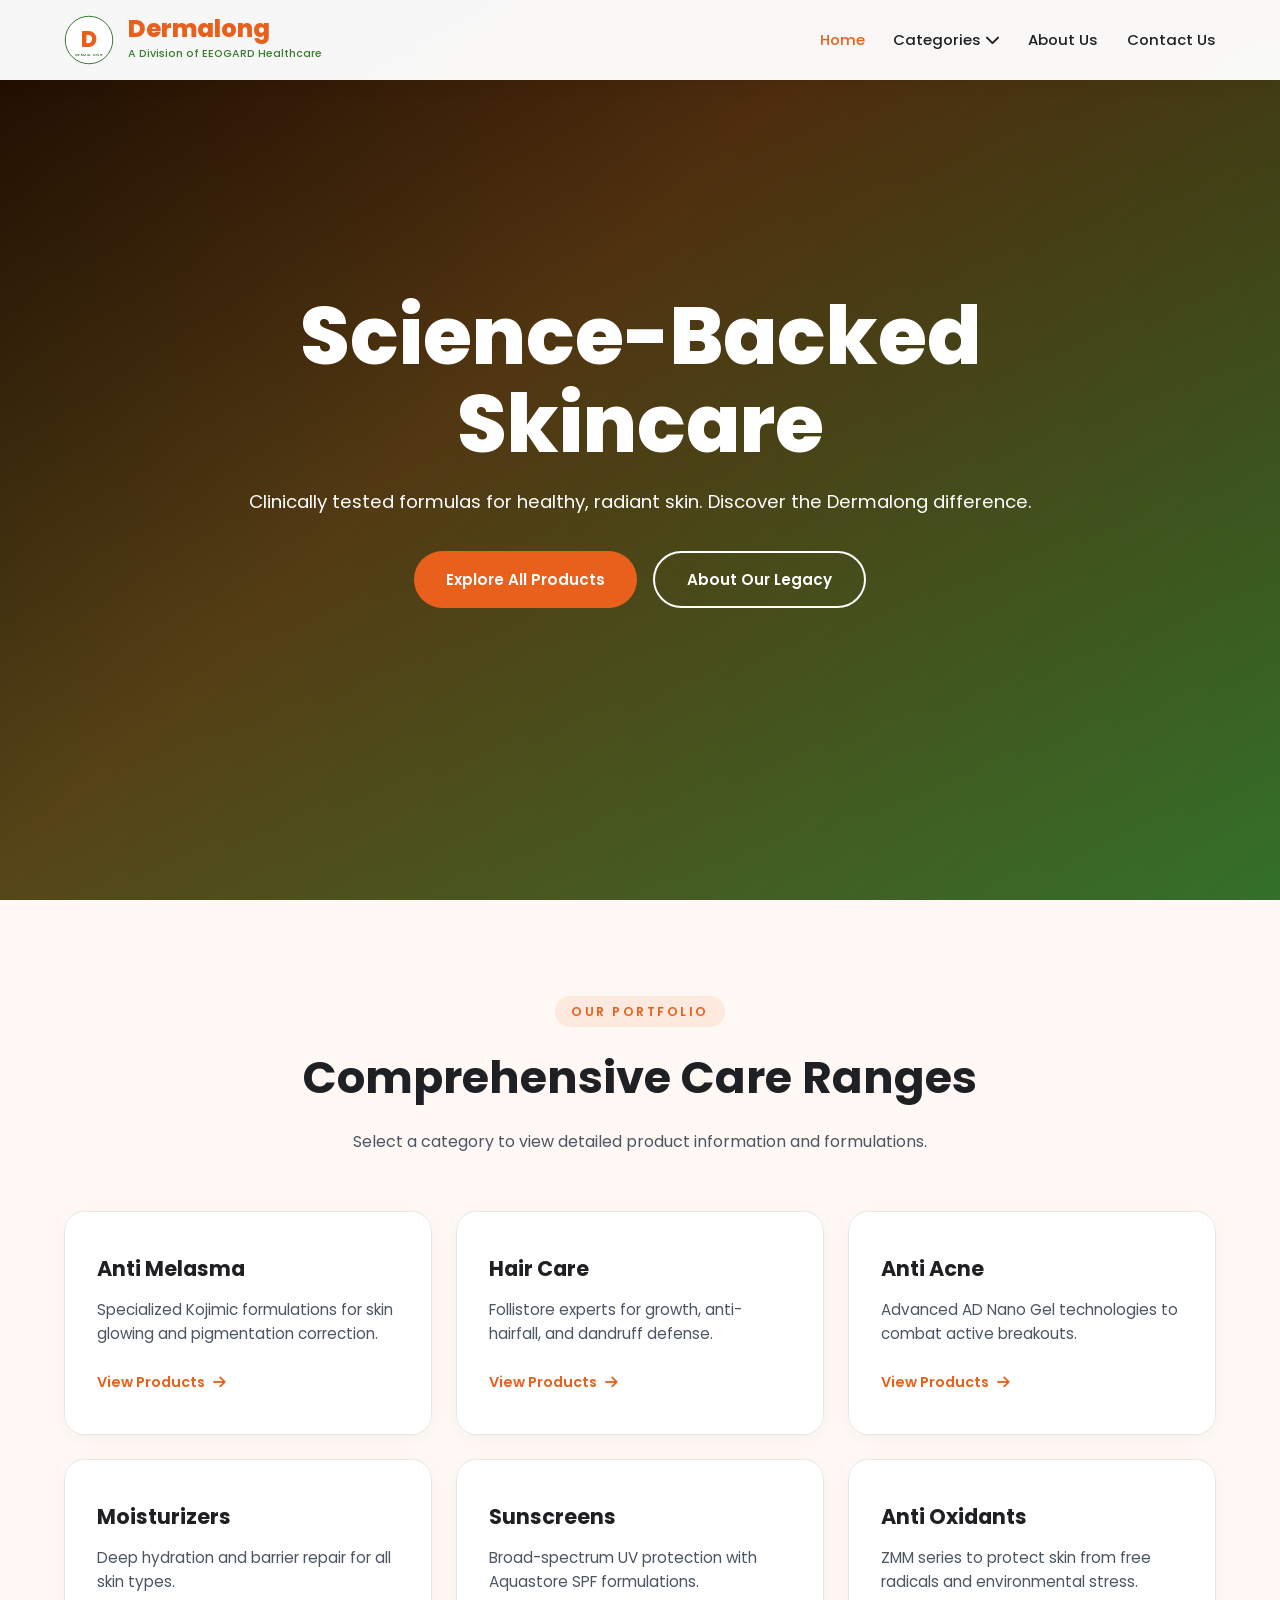
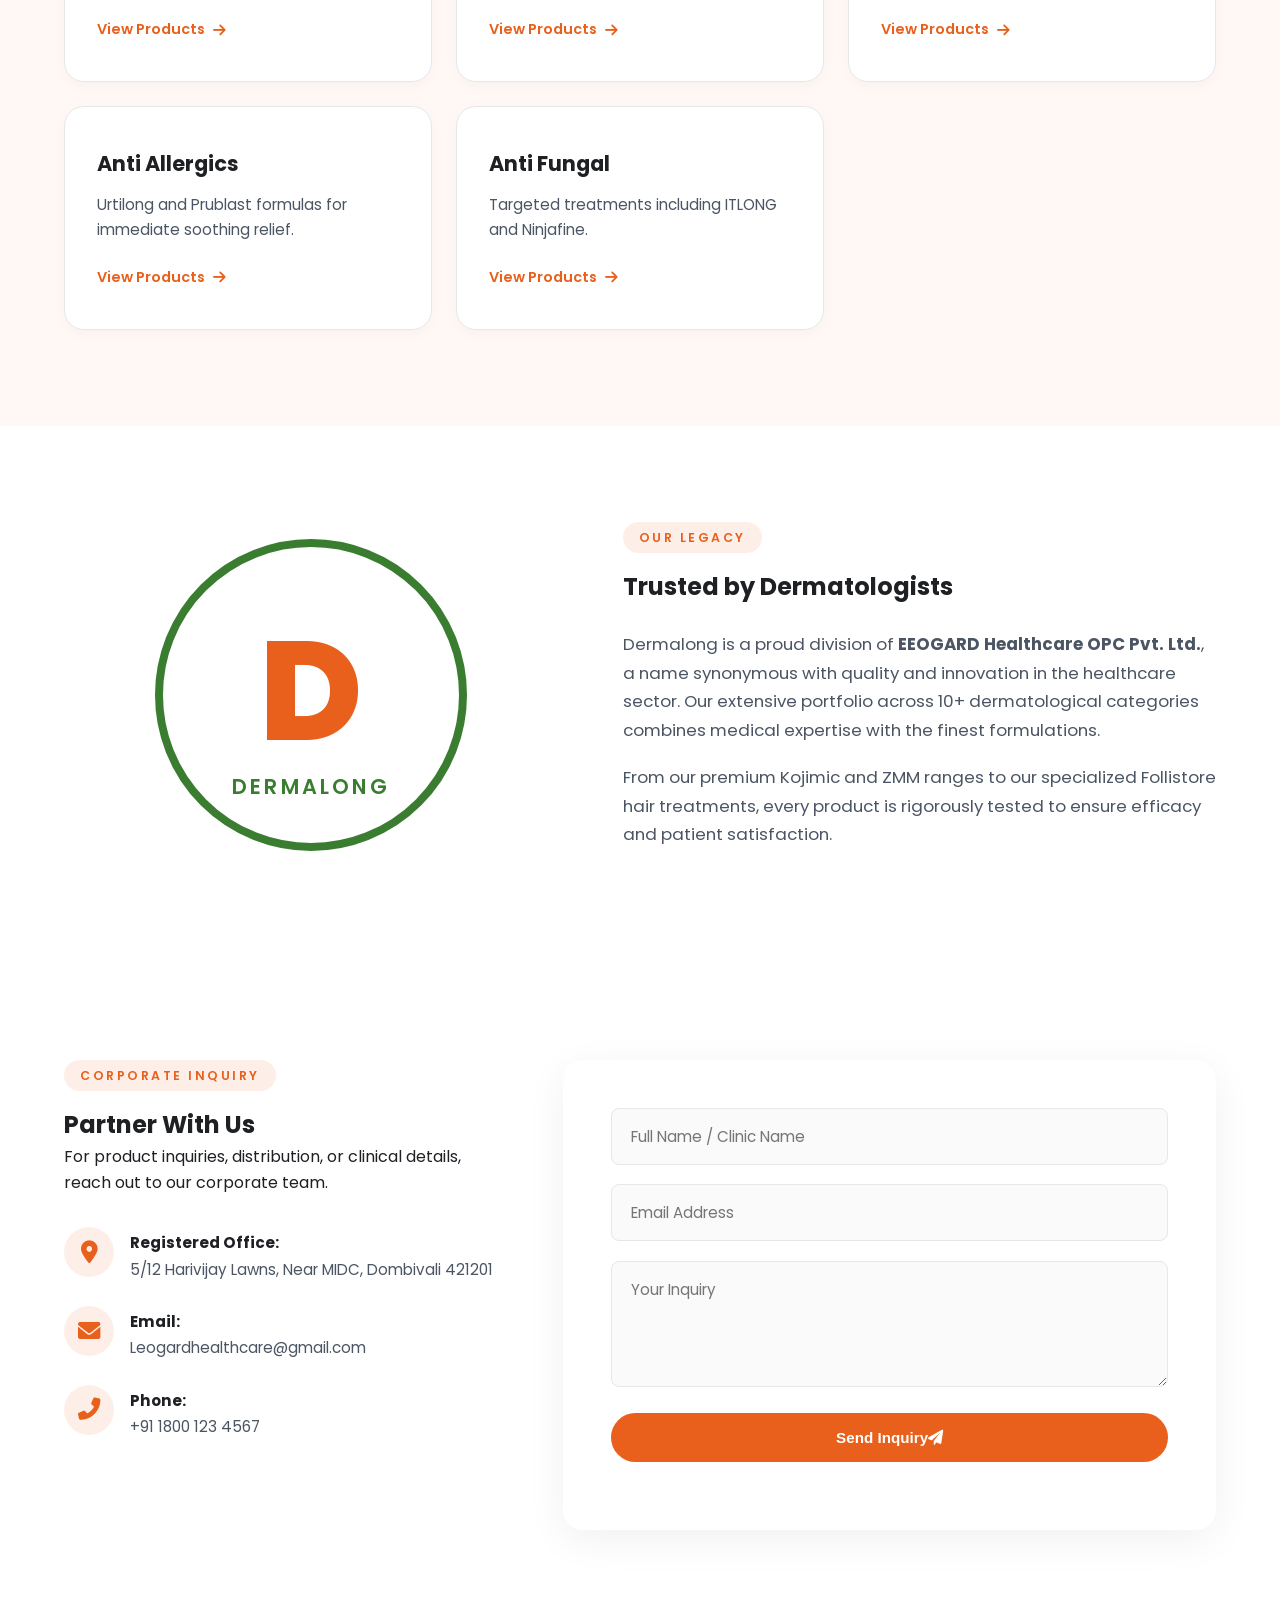
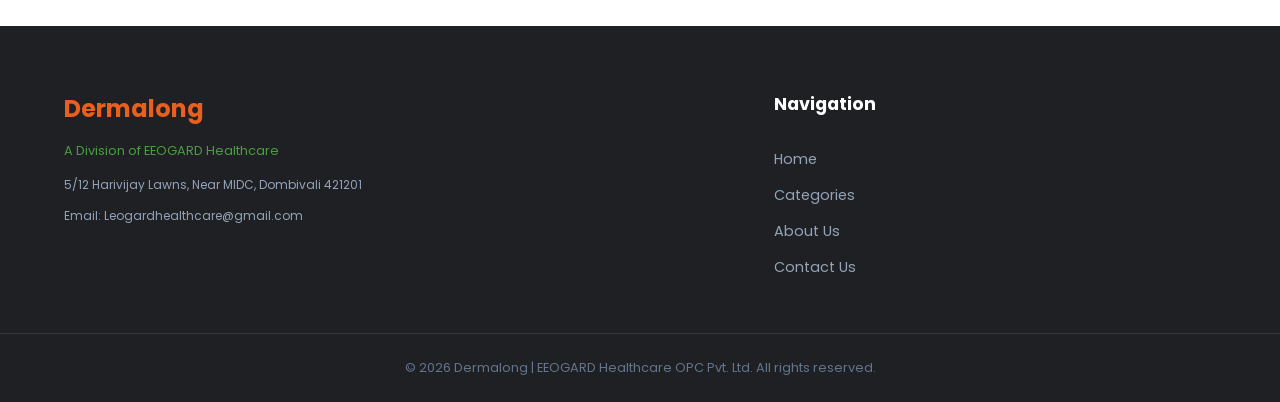
==== index.html @ 38d2e2b7 "Initial commit" ====
<!DOCTYPE html>
<html lang="en">
<head>
    <meta charset="UTF-8">
    <meta name="viewport" content="width=device-width, initial-scale=1.0, viewport-fit=cover">
    <title>Dermalong | Advanced Skincare by EEOGARD Healthcare</title>
    <meta name="description" content="Dermalong offers premium, science-backed skincare solutions. Discover our complete range of dermatologist-tested products.">
    <link rel="preconnect" href="https://fonts.googleapis.com">
    <link rel="preconnect" href="https://fonts.gstatic.com" crossorigin>
    <link rel="stylesheet" href="style.css">
    <link rel="stylesheet" href="https://cdnjs.cloudflare.com/ajax/libs/font-awesome/6.0.0-beta3/css/all.min.css">
</head>
<body>

    <div class="loader-wrapper" id="loader">
        <div class="loader-container">
            <div class="loader-logo">
                <svg width="90" height="90" viewBox="0 0 200 200" xmlns="http://www.w3.org/2000/svg">
                    <circle cx="100" cy="100" r="95" fill="#ffffff" stroke="#3A7D30" stroke-width="4"/>
                    <text x="100" y="128" font-size="88" font-weight="800" text-anchor="middle" fill="#E8601C" font-family="Poppins, sans-serif">D</text>
                    <text x="100" y="162" font-size="13" text-anchor="middle" fill="#3A7D30" font-family="Poppins, sans-serif" font-weight="600" letter-spacing="2">DERMALONG</text>
                </svg>
            </div>
            <div class="loader-spinner"></div>
            <p class="loader-text">Loading Excellence</p>
        </div>
    </div>

    <header class="header" id="mainHeader">
        <div class="container nav-container">
            <a href="index.html" class="logo-area">
                <div class="logo-icon">
                    <svg width="52" height="52" viewBox="0 0 200 200" xmlns="http://www.w3.org/2000/svg">
                        <circle cx="100" cy="100" r="95" fill="#ffffff" stroke="#3A7D30" stroke-width="4"/>
                        <text x="100" y="128" font-size="88" font-weight="800" text-anchor="middle" fill="#E8601C" font-family="Poppins, sans-serif">D</text>
                        <text x="100" y="162" font-size="13" text-anchor="middle" fill="#3A7D30" font-family="Poppins, sans-serif" font-weight="600" letter-spacing="2">DERMALONG</text>
                    </svg>
                </div>
                <div class="logo-text">
                    <span class="brand-name">Dermalong</span>
                    <span class="brand-sub">A Division of EEOGARD Healthcare</span>
                </div>
            </a>
            <nav class="navbar">
                <ul class="nav-menu" id="navMenu">
                    <li><a href="index.html" class="nav-link active">Home</a></li>
                    <li class="dropdown">
                        <a href="categories.html" class="nav-link dropdown-toggle">Categories <i class="fas fa-chevron-down"></i></a>
                        <ul class="dropdown-menu">
                            <li><a href="categories.html#anti-melasma">Anti Melasma Range</a></li>
                            <li><a href="categories.html#hair-care">Hair Care Range</a></li>
                            <li><a href="categories.html#anti-acne">Anti Acne Range</a></li>
                            <li><a href="categories.html#moisturizers">Moisturizers</a></li>
                            <li><a href="categories.html#sunscreens">Sunscreens</a></li>
                            <li><a href="categories.html#anti-oxidants">Anti Oxidants</a></li>
                            <li><a href="categories.html#anti-allergics">Anti Allergics</a></li>
                            <li><a href="categories.html#anti-fungal">Anti Fungal</a></li>
                            <li><a href="categories.html#skin-lightening">Skin Lightening</a></li>
                            <li><a href="categories.html#others">Others</a></li>
                        </ul>
                    </li>
                    <li><a href="#about" class="nav-link">About Us</a></li>
                    <li><a href="#contact" class="nav-link">Contact Us</a></li>
                </ul>
                <button class="hamburger" id="hamburger" aria-label="Toggle navigation">
                    <span class="bar"></span>
                    <span class="bar"></span>
                    <span class="bar"></span>
                </button>
            </nav>
        </div>
    </header>

    <main>
        <section id="home" class="hero">
            <div class="hero-video-wrapper">
                <video autoplay muted loop playsinline class="hero-video" id="bgVideo">
                    <source src="assets/backgroundVideoForHomePage.mp4" type="video/mp4">
                </video>
                <div class="hero-fallback"></div>
                <div class="hero-overlay"></div>
            </div>
            <div class="container hero-content">
                <h1 class="hero-title fade-up delay-1">Science-Backed<br>Skincare</h1>
                <p class="hero-subtitle fade-up delay-2">Clinically tested formulas for healthy, radiant skin. Discover the Dermalong difference.</p>
                <div class="hero-buttons fade-up delay-3">
                    <a href="categories.html" class="btn btn-primary">Explore All Products</a>
                    <a href="#about" class="btn btn-outline">About Our Legacy</a>
                </div>
            </div>
        </section>

        <section id="products" class="categories">
            <div class="container">
                <div class="section-header">
                    <span class="section-tag">Our Portfolio</span>
                    <h2>Comprehensive Care Ranges</h2>
                    <p>Select a category to view detailed product information and formulations.</p>
                </div>
                
                <div class="categories-grid">
                    <a href="categories.html#anti-melasma" class="category-card reveal">
                        <div class="category-content">
                            <h3>Anti Melasma</h3>
                            <p>Specialized Kojimic formulations for skin glowing and pigmentation correction.</p>
                            <span class="category-link">View Products <i class="fas fa-arrow-right"></i></span>
                        </div>
                    </a>
                    <a href="categories.html#hair-care" class="category-card reveal">
                        <div class="category-content">
                            <h3>Hair Care</h3>
                            <p>Follistore experts for growth, anti-hairfall, and dandruff defense.</p>
                            <span class="category-link">View Products <i class="fas fa-arrow-right"></i></span>
                        </div>
                    </a>
                    <a href="categories.html#anti-acne" class="category-card reveal">
                        <div class="category-content">
                            <h3>Anti Acne</h3>
                            <p>Advanced AD Nano Gel technologies to combat active breakouts.</p>
                            <span class="category-link">View Products <i class="fas fa-arrow-right"></i></span>
                        </div>
                    </a>
                    <a href="categories.html#moisturizers" class="category-card reveal">
                        <div class="category-content">
                            <h3>Moisturizers</h3>
                            <p>Deep hydration and barrier repair for all skin types.</p>
                            <span class="category-link">View Products <i class="fas fa-arrow-right"></i></span>
                        </div>
                    </a>
                    <a href="categories.html#sunscreens" class="category-card reveal">
                        <div class="category-content">
                            <h3>Sunscreens</h3>
                            <p>Broad-spectrum UV protection with Aquastore SPF formulations.</p>
                            <span class="category-link">View Products <i class="fas fa-arrow-right"></i></span>
                        </div>
                    </a>
                    <a href="categories.html#anti-oxidants" class="category-card reveal">
                        <div class="category-content">
                            <h3>Anti Oxidants</h3>
                            <p>ZMM series to protect skin from free radicals and environmental stress.</p>
                            <span class="category-link">View Products <i class="fas fa-arrow-right"></i></span>
                        </div>
                    </a>
                    <a href="categories.html#anti-allergics" class="category-card reveal">
                        <div class="category-content">
                            <h3>Anti Allergics</h3>
                            <p>Urtilong and Prublast formulas for immediate soothing relief.</p>
                            <span class="category-link">View Products <i class="fas fa-arrow-right"></i></span>
                        </div>
                    </a>
                    <a href="categories.html#anti-fungal" class="category-card reveal">
                        <div class="category-content">
                            <h3>Anti Fungal</h3>
                            <p>Targeted treatments including ITLONG and Ninjafine.</p>
                            <span class="category-link">View Products <i class="fas fa-arrow-right"></i></span>
                        </div>
                    </a>
                </div>
            </div>
        </section>

        <section id="about" class="about">
            <div class="container about-container">
                <div class="about-image reveal">
                    <div class="about-logo-wrap">
                        <svg width="260" height="260" viewBox="0 0 200 200" xmlns="http://www.w3.org/2000/svg">
                            <circle cx="100" cy="100" r="95" fill="#ffffff" stroke="#3A7D30" stroke-width="5"/>
                            <text x="100" y="128" font-size="88" font-weight="800" text-anchor="middle" fill="#E8601C" font-family="Poppins, sans-serif">D</text>
                            <text x="100" y="162" font-size="13" text-anchor="middle" fill="#3A7D30" font-family="Poppins, sans-serif" font-weight="600" letter-spacing="2">DERMALONG</text>
                        </svg>
                    </div>
                </div>
                <div class="about-content reveal">
                    <span class="section-tag">Our Legacy</span>
                    <h2>Trusted by Dermatologists</h2>
                    <p>Dermalong is a proud division of <strong>EEOGARD Healthcare OPC Pvt. Ltd.</strong>, a name synonymous with quality and innovation in the healthcare sector. Our extensive portfolio across 10+ dermatological categories combines medical expertise with the finest formulations.</p>
                    <p>From our premium Kojimic and ZMM ranges to our specialized Follistore hair treatments, every product is rigorously tested to ensure efficacy and patient satisfaction.</p>
                </div>
            </div>
        </section>

        <section id="contact" class="contact">
            <div class="container contact-container">
                <div class="contact-info reveal">
                    <span class="section-tag">Corporate Inquiry</span>
                    <h2>Partner With Us</h2>
                    <p>For product inquiries, distribution, or clinical details, reach out to our corporate team.</p>
                    <ul class="contact-details">
                        <li>
                            <div class="contact-icon"><i class="fas fa-map-marker-alt"></i></div>
                            <div class="contact-text">
                                <strong>Registered Office:</strong>
                                <span>5/12 Harivijay Lawns, Near MIDC, Dombivali 421201</span>
                            </div>
                        </li>
                        <li>
                            <div class="contact-icon"><i class="fas fa-envelope"></i></div>
                            <div class="contact-text">
                                <strong>Email:</strong>
                                <span>Leogardhealthcare@gmail.com</span>
                            </div>
                        </li>
                        <li>
                            <div class="contact-icon"><i class="fas fa-phone-alt"></i></div>
                            <div class="contact-text">
                                <strong>Phone:</strong>
                                <span>+91 1800 123 4567</span>
                            </div>
                        </li>
                    </ul>
                </div>
                <form class="contact-form reveal" id="contactForm">
                    <div class="form-group">
                        <input type="text" placeholder="Full Name / Clinic Name" required>
                    </div>
                    <div class="form-group">
                        <input type="email" placeholder="Email Address" required>
                    </div>
                    <div class="form-group">
                        <textarea rows="4" placeholder="Your Inquiry" required></textarea>
                    </div>
                    <button type="submit" class="btn btn-primary">Send Inquiry <i class="fas fa-paper-plane"></i></button>
                    <p class="form-message" id="formFeedback"></p>
                </form>
            </div>
        </section>
    </main>

    <footer class="footer">
        <div class="container footer-container">
            <div class="footer-brand">
                <h2 style="color: var(--orange);">Dermalong</h2>
                <p style="font-size: 0.8rem; color: var(--green-light);">A Division of EEOGARD Healthcare</p>
                <p style="margin-top: 1rem; font-size: 0.75rem;">5/12 Harivijay Lawns, Near MIDC, Dombivali 421201</p>
                <p style="font-size: 0.75rem;">Email: Leogardhealthcare@gmail.com</p>
            </div>
            <div class="footer-links">
                <h4>Navigation</h4>
                <ul>
                    <li><a href="index.html">Home</a></li>
                    <li><a href="categories.html">Categories</a></li>
                    <li><a href="#about">About Us</a></li>
                    <li><a href="#contact">Contact Us</a></li>
                </ul>
            </div>
        </div>
        <div class="footer-bottom">
            <p>&copy; 2026 Dermalong | EEOGARD Healthcare OPC Pvt. Ltd. All rights reserved.</p>
        </div>
    </footer>

    <div id="productModal" class="modal">
        <div class="modal-content">
            <span class="modal-close">&times;</span>
            <div id="modalProductDetails"></div>
        </div>
    </div>

    <script src="script.js"></script>
</body>
</html>
---- style.css ----
@import url("https://fonts.googleapis.com/css2?family=Poppins:wght@300;400;500;600;700;800&display=swap");

/* ========== CSS Variables ========== */
:root {
  --orange:     #E8601C;
  --orange-dark: #C84E10;
  --green:      #3A7D30;
  --green-light: #4A9D3E;
  --white:      #ffffff;
  --light-bg:   #FFF8F5;
  --dark:       #1E2024;
  --text-mid:   #4B5563;
  --border:     #E5E7EB;
  --radius-md:  20px;
  --transition: all 0.3s ease;
}

*, *::before, *::after {
  margin: 0; padding: 0; box-sizing: border-box;
}

html { scroll-behavior: smooth; scroll-padding-top: 82px; }
body { font-family: "Poppins", sans-serif; background-color: var(--white); color: var(--dark); line-height: 1.6; overflow-x: hidden; }
.bg-light { background-color: var(--light-bg); }
.container { max-width: 1280px; margin: 0 auto; padding: 0 5%; }
img { display: block; max-width: 100%; }
a, button, .btn { cursor: pointer; text-decoration: none; }

/* Loader */
.loader-wrapper { position: fixed; inset: 0; background: var(--white); display: flex; justify-content: center; align-items: center; z-index: 9999; transition: opacity 0.5s ease, visibility 0.5s ease; }
.loader-wrapper.hide { opacity: 0; visibility: hidden; }
.loader-container { text-align: center; }

/* Buttons & Tags */
.btn { display: inline-flex; align-items: center; justify-content: center; padding: 0.9rem 2rem; border-radius: 50px; font-weight: 600; font-size: 0.95rem; border: none; transition: var(--transition); }
.btn-primary { background: var(--orange); color: var(--white); }
.btn-primary:hover { background: var(--orange-dark); transform: translateY(-2px); }
.btn-outline { background: transparent; border: 2px solid var(--white); color: var(--white); }
.btn-outline:hover { background: var(--white); color: var(--orange); transform: translateY(-2px); }
.section-tag { display: inline-block; font-size: 0.78rem; font-weight: 600; text-transform: uppercase; letter-spacing: 2.5px; color: var(--orange); background: rgba(232,96,28,0.1); padding: 0.35rem 1rem; border-radius: 30px; margin-bottom: 0.9rem; }
.section-header { text-align: center; margin-bottom: 3.5rem; }
.section-header h2 { font-size: clamp(1.9rem, 4vw, 2.8rem); margin-bottom: 1rem; color: var(--dark); }
.section-header p { color: var(--text-mid); }

/* Header */
.header { position: fixed; top: 0; width: 100%; background: rgba(255,255,255,0.97); backdrop-filter: blur(12px); box-shadow: 0 2px 20px rgba(0,0,0,0.06); z-index: 1000; transition: var(--transition); }
.header.scrolled { box-shadow: 0 4px 24px rgba(232,96,28,0.1); }
.nav-container { display: flex; justify-content: space-between; align-items: center; padding: 0.75rem 5%; height: 80px; }

/* Logo Area */
.logo-area { display: flex; align-items: center; gap: 0.9rem; text-decoration: none; }
.logo-icon { width: 50px; height: 50px; flex-shrink: 0; display: flex; align-items: center; justify-content: center; }
.logo-icon svg { width: 100%; height: 100%; display: block; }
.logo-text { display: flex; flex-direction: column; justify-content: center; }
.brand-name { font-size: 1.5rem; font-weight: 800; color: var(--orange); line-height: 1; }
.brand-sub { font-size: 0.68rem; font-weight: 500; color: var(--green); margin-top: 4px; }

/* Navigation */
.navbar { display: flex; align-items: center; height: 100%; }
.nav-menu { display: flex; gap: 1.8rem; list-style: none; align-items: center; margin: 0; padding: 0; }
.nav-link { color: var(--dark); font-weight: 500; font-size: 0.93rem; transition: color 0.3s; display: flex; align-items: center; gap: 5px; }
.nav-link:hover, .nav-link.active { color: var(--orange); }

/* Dropdown Desktop */
.dropdown { position: relative; height: 100%; display: flex; align-items: center; }
.dropdown-menu { position: absolute; top: 100%; left: 0; background: var(--white); min-width: 240px; border-radius: 8px; box-shadow: 0 12px 36px rgba(0,0,0,0.1); opacity: 0; visibility: hidden; border-top: 3px solid var(--orange); transition: var(--transition); z-index: 100; transform: translateY(10px); list-style: none; padding: 0; margin: 0; }
.dropdown:hover .dropdown-menu { opacity: 1; visibility: visible; transform: translateY(0); }
.dropdown-menu li { list-style: none; margin: 0; padding: 0; }
.dropdown-menu li a { display: block; padding: 0.8rem 1.4rem; color: var(--text-mid); font-size: 0.88rem; transition: var(--transition); border-bottom: 1px solid #f9f9f9; }
.dropdown-menu li a:hover { background: rgba(232,96,28,0.07); color: var(--orange); padding-left: 1.8rem; }

/* Hamburger */
.hamburger { display: none; background: none; border: none; flex-direction: column; gap: 5px; cursor: pointer; z-index: 1001; }
.bar { width: 24px; height: 3px; background: var(--orange); transition: var(--transition); border-radius: 2px; }

/* Hero */
.hero { position: relative; height: 100vh; min-height: 640px; display: flex; align-items: center; justify-content: center; text-align: center; color: var(--white); overflow: hidden; }
.hero-video-wrapper { position: absolute; inset: 0; z-index: 0; }
.hero-video { width: 100%; height: 100%; object-fit: cover; }
.hero-fallback { position: absolute; inset: 0; background: linear-gradient(135deg, #1a0a00 0%, #8B3610 40%, #2C6122 100%); z-index: -1; }
.hero-overlay { position: absolute; inset: 0; background: linear-gradient(160deg, rgba(30,10,0,0.62) 0%, rgba(58,125,48,0.55) 100%); }
.hero-content { position: relative; z-index: 2; max-width: 820px; padding: 0 1rem; }
.hero-title { font-size: clamp(2.8rem, 7vw, 5rem); font-weight: 800; margin-bottom: 1.2rem; line-height: 1.1; }
.hero-subtitle { font-size: 1.15rem; margin-bottom: 2.2rem; }
.hero-buttons { display: flex; gap: 1rem; justify-content: center; flex-wrap: wrap; }

/* Sections Global */
.categories, .about, .contact { padding: 6rem 0; background: var(--white); }
.categories { background: var(--light-bg); }

/* Category Grid (Index Page) */
.categories-grid { display: grid; grid-template-columns: repeat(auto-fit, minmax(280px, 1fr)); gap: 1.5rem; }
.category-card { background: var(--white); border-radius: var(--radius-md); padding: 2.5rem 2rem; box-shadow: 0 4px 15px rgba(0,0,0,0.03); border: 1px solid var(--border); transition: var(--transition); display: block; }
.category-card:hover { transform: translateY(-5px); box-shadow: 0 15px 35px rgba(232,96,28,0.1); border-color: var(--orange); }
.category-content h3 { color: var(--dark); font-size: 1.3rem; margin-bottom: 0.8rem; }
.category-content p { color: var(--text-mid); font-size: 0.95rem; margin-bottom: 1.5rem; line-height: 1.6; }
.category-link { color: var(--orange); font-weight: 600; font-size: 0.9rem; display: flex; align-items: center; gap: 8px; }

/* Categories Page Specific Layout */
.page-padding { padding: 120px 0 60px; }
.layout-sidebar { display: grid; grid-template-columns: 280px 1fr; gap: 3rem; align-items: start; }
.sidebar { background: var(--white); padding: 2rem; border-radius: var(--radius-md); box-shadow: 0 4px 15px rgba(0,0,0,0.05); position: sticky; top: 100px; }
.sidebar h3 { color: var(--green); margin-bottom: 1.5rem; font-size: 1.1rem; text-transform: uppercase; letter-spacing: 1px; }
.category-list { list-style: none; margin: 0; padding: 0; }
.category-list li { margin-bottom: 0.5rem; }
.filter-btn { display: block; width: 100%; text-align: left; padding: 0.8rem 1rem; border-radius: 8px; background: transparent; color: var(--text-mid); font-weight: 500; transition: var(--transition); border: 1px solid transparent; }
.filter-btn:hover, .filter-btn.active { background: rgba(232,96,28,0.1); color: var(--orange); border-color: rgba(232,96,28,0.2); }

.category-section { display: none; animation: fadeUp 0.4s ease forwards; }
.category-section.active { display: block; }
.section-title { font-size: 2rem; color: var(--dark); margin-bottom: 2rem; border-bottom: 3px solid var(--orange); padding-bottom: 0.5rem; display: inline-block; }

.detailed-grid { display: grid; grid-template-columns: repeat(auto-fill, minmax(250px, 1fr)); gap: 2rem; }
.product-item { background: var(--white); border-radius: 16px; padding: 2rem 1.5rem; text-align: center; box-shadow: 0 4px 15px rgba(0,0,0,0.05); transition: var(--transition); border: 1px solid var(--border); cursor: pointer; display: flex; flex-direction: column; height: 100%; }
.product-item:hover { transform: translateY(-5px); box-shadow: 0 10px 25px rgba(232,96,28,0.1); border-color: var(--orange); }
.product-item img { width: 100%; height: 180px; object-fit: contain; margin: 0 auto 1.5rem; background: #fff; border-radius: 8px; }
.product-item h4 { color: var(--dark); font-size: 1.1rem; margin-bottom: 0.8rem; pointer-events: none; }
.product-item p { color: var(--text-mid); font-size: 0.85rem; margin-bottom: 1.5rem; flex-grow: 1; pointer-events: none; }
.view-details { display: inline-block; background: var(--orange); color: var(--white); padding: 0.5rem 1.2rem; border-radius: 20px; font-size: 0.8rem; font-weight: 500; transition: var(--transition); cursor: pointer; margin-top: auto; }
.view-details:hover { background: var(--orange-dark); transform: translateY(-2px); }

/* Modal */
.modal { display: none; position: fixed; top: 0; left: 0; width: 100%; height: 100%; background: rgba(0,0,0,0.8); z-index: 2000; overflow-y: auto; align-items: center; justify-content: center; opacity: 0; transition: opacity 0.3s ease; padding: 20px; }
.modal.active { display: flex; opacity: 1; }
.modal-content { background: var(--white); max-width: 500px; width: 100%; margin: auto; border-radius: var(--radius-md); position: relative; animation: modalSlideIn 0.4s ease; padding: 2.5rem; box-shadow: 0 10px 40px rgba(0,0,0,0.2); }
.modal-close { position: absolute; top: 1.2rem; right: 1.5rem; font-size: 2rem; cursor: pointer; color: #a1a1aa; transition: color 0.3s; line-height: 1; }
.modal-close:hover { color: var(--orange); }
.modal-product-details { text-align: center; }
.modal-product-details img { width: 100%; max-width: 250px; height: 250px; object-fit: contain; margin: 0 auto 1.5rem; }
.modal-product-details h3 { font-size: 1.6rem; color: var(--orange); margin-bottom: 1.2rem; }
.modal-product-details p { margin-bottom: 0.8rem; line-height: 1.6; color: var(--text-mid); }
.modal-product-details strong { color: var(--dark); }
.modal-product-details .usage { background: var(--light-bg); padding: 1.2rem; border-radius: 10px; margin-top: 1.5rem; text-align: left; }

@keyframes modalSlideIn { from { opacity: 0; transform: translateY(-30px); } to { opacity: 1; transform: translateY(0); } }

/* About & Contact */
.about-container { display: grid; grid-template-columns: 1fr 1.2fr; gap: 4rem; align-items: center; }
.about-logo-wrap { display: flex; justify-content: center; align-items: center; width: 100%; max-width: 320px; margin: 0 auto; }
.about-logo-wrap svg { width: 100%; height: auto; display: block; }
.about-content h2 { margin-bottom: 1.5rem; color: var(--dark); }
.about-content p { color: var(--text-mid); line-height: 1.7; margin-bottom: 1.2rem; font-size: 1.05rem; }

.contact-container { display: grid; grid-template-columns: 1fr 1.5fr; gap: 4rem; align-items: start; }
.contact-details { list-style: none; margin-top: 2rem; padding: 0; display: flex; flex-direction: column; gap: 1.5rem; }
.contact-details li { display: flex; align-items: flex-start; gap: 1rem; margin-bottom: 0; }
.contact-icon { width: 50px; height: 50px; border-radius: 50%; background: rgba(232,96,28,0.1); color: var(--orange); display: flex; justify-content: center; align-items: center; flex-shrink: 0; font-size: 1.4rem; }
.contact-text { display: flex; flex-direction: column; padding-top: 4px; }
.contact-text strong { color: var(--dark); font-size: 0.95rem; margin-bottom: 2px; }
.contact-text span { color: var(--text-mid); font-size: 0.95rem; }

.contact-form { background: var(--white); padding: 3rem; border-radius: var(--radius-md); box-shadow: 0 10px 40px rgba(0,0,0,0.06); display: flex; flex-direction: column; gap: 1.2rem; }
.form-group { width: 100%; }
.contact-form input, .contact-form textarea { width: 100%; padding: 1rem 1.2rem; border: 1.5px solid var(--border); border-radius: 8px; font-family: inherit; font-size: 0.95rem; transition: var(--transition); background: #fafafa; }
.contact-form input:focus, .contact-form textarea:focus { outline: none; border-color: var(--orange); background: var(--white); box-shadow: 0 0 0 3px rgba(232,96,28,0.1); }
.contact-form textarea { resize: vertical; min-height: 120px; }
.contact-form .btn { width: 100%; padding: 1rem; }

/* Footer */
.footer { background: var(--dark); color: #E2E8F0; padding: 4rem 0 1.5rem; }
.footer-container { display: grid; grid-template-columns: 1.5fr 1fr; gap: 3rem; padding-bottom: 3rem; }
.footer-brand h2 { margin-bottom: 0.5rem; }
.footer-brand p { display: flex; align-items: flex-start; gap: 8px; margin-top: 0.8rem; color: #94A3B8; font-size: 0.85rem; line-height: 1.5; }
.footer-links h4 { color: var(--white); margin-bottom: 1.5rem; font-size: 1.1rem; }
.footer-links ul { list-style: none; margin: 0; padding: 0; }
.footer-links a { color: #94A3B8; display: block; padding: 0.4rem 0; transition: color 0.3s; font-size: 0.9rem; }
.footer-links a:hover { color: var(--orange); padding-left: 5px; }
.footer-bottom { text-align: center; border-top: 1px solid rgba(255,255,255,0.1); padding-top: 1.5rem; font-size: 0.8rem; color: #64748b; }

/* Animations */
@keyframes fadeUp { from { opacity: 0; transform: translateY(20px); } to { opacity: 1; transform: translateY(0); } }
.fade-up, .reveal { opacity: 0; transform: translateY(30px); transition: all 0.8s cubic-bezier(0.25, 0.8, 0.25, 1); }
.reveal.active, .fade-up { animation: fadeUp 0.8s cubic-bezier(0.25, 0.8, 0.25, 1) forwards; }

/* ========== MOBILE RESPONSIVENESS ========== */
@media (max-width: 968px) {
  /* Layout Shifts */
  .layout-sidebar { grid-template-columns: 1fr; gap: 2rem; }
  .sidebar { position: static; padding: 1.5rem; }
  .about-container, .contact-container, .footer-container { grid-template-columns: 1fr; gap: 3rem; }
  .about-container { text-align: center; }
  .about-logo-wrap svg { max-width: 240px; }
  .contact-info { text-align: center; }
  .contact-details { align-items: center; }
  .contact-details li { flex-direction: column; align-items: center; text-align: center; gap: 0.5rem; }

  /* Navbar Mobile Fix */
  .hamburger { display: flex; }
  .nav-menu { position: fixed; left: -100%; top: 80px; flex-direction: column; background: var(--white); width: 100%; height: calc(100vh - 80px); padding: 2rem 5%; box-shadow: 0 10px 20px rgba(0,0,0,0.1); transition: left 0.3s ease; z-index: 999; overflow-y: auto; display: block; list-style: none; margin: 0; }
  .nav-menu.active { left: 0; display: flex; flex-direction: column; align-items: flex-start; }
  .nav-menu li { width: 100%; list-style: none; }
  .nav-link { width: 100%; padding: 1.2rem 0; border-bottom: 1px solid #f0f0f0; font-size: 1.1rem; justify-content: space-between; }
  
  /* Mobile Dropdown Fix */
  .dropdown { display: block; width: 100%; height: auto; }
  .dropdown-menu { position: static; box-shadow: none; border: none; display: none; padding: 0 0 1rem 1.5rem; width: 100%; opacity: 1; visibility: visible; transform: none; background: transparent; border-left: 2px solid var(--orange); margin-top: 0.5rem; list-style: none; }
  .dropdown.active .dropdown-menu { display: block; }
  .dropdown-menu li { list-style: none; margin: 0; padding: 0; }
  .dropdown-menu li a { padding: 0.8rem 0; border-bottom: 1px solid #f9f9f9; font-size: 1rem; color: var(--text-mid); }
  .dropdown-menu li:last-child a { border-bottom: none; }

  /* Forms & Buttons */
  .hero-buttons { flex-direction: column; align-items: center; width: 100%; padding: 0 1rem; }
  .btn { width: 100%; justify-content: center; }
  .contact-form { padding: 2rem; }
}

@media (max-width: 480px) {
  /* Logo */
  .logo-icon { width: 42px; height: 42px; }
  .brand-name { font-size: 1.2rem; }
  .brand-sub { font-size: 0.55rem; }
  
  /* Text */
  .hero-title { font-size: 2.5rem; }
  .section-header h2 { font-size: 1.8rem; }
  
  /* Padding */
  .categories, .about, .contact { padding: 4rem 0; }
  .page-padding { padding: 100px 0 40px; }
  
  /* Modals */
  .modal-content { padding: 1.5rem; }
  .modal-product-details img { max-width: 180px; height: 180px; }
  .modal-product-details h3 { font-size: 1.3rem; }
}
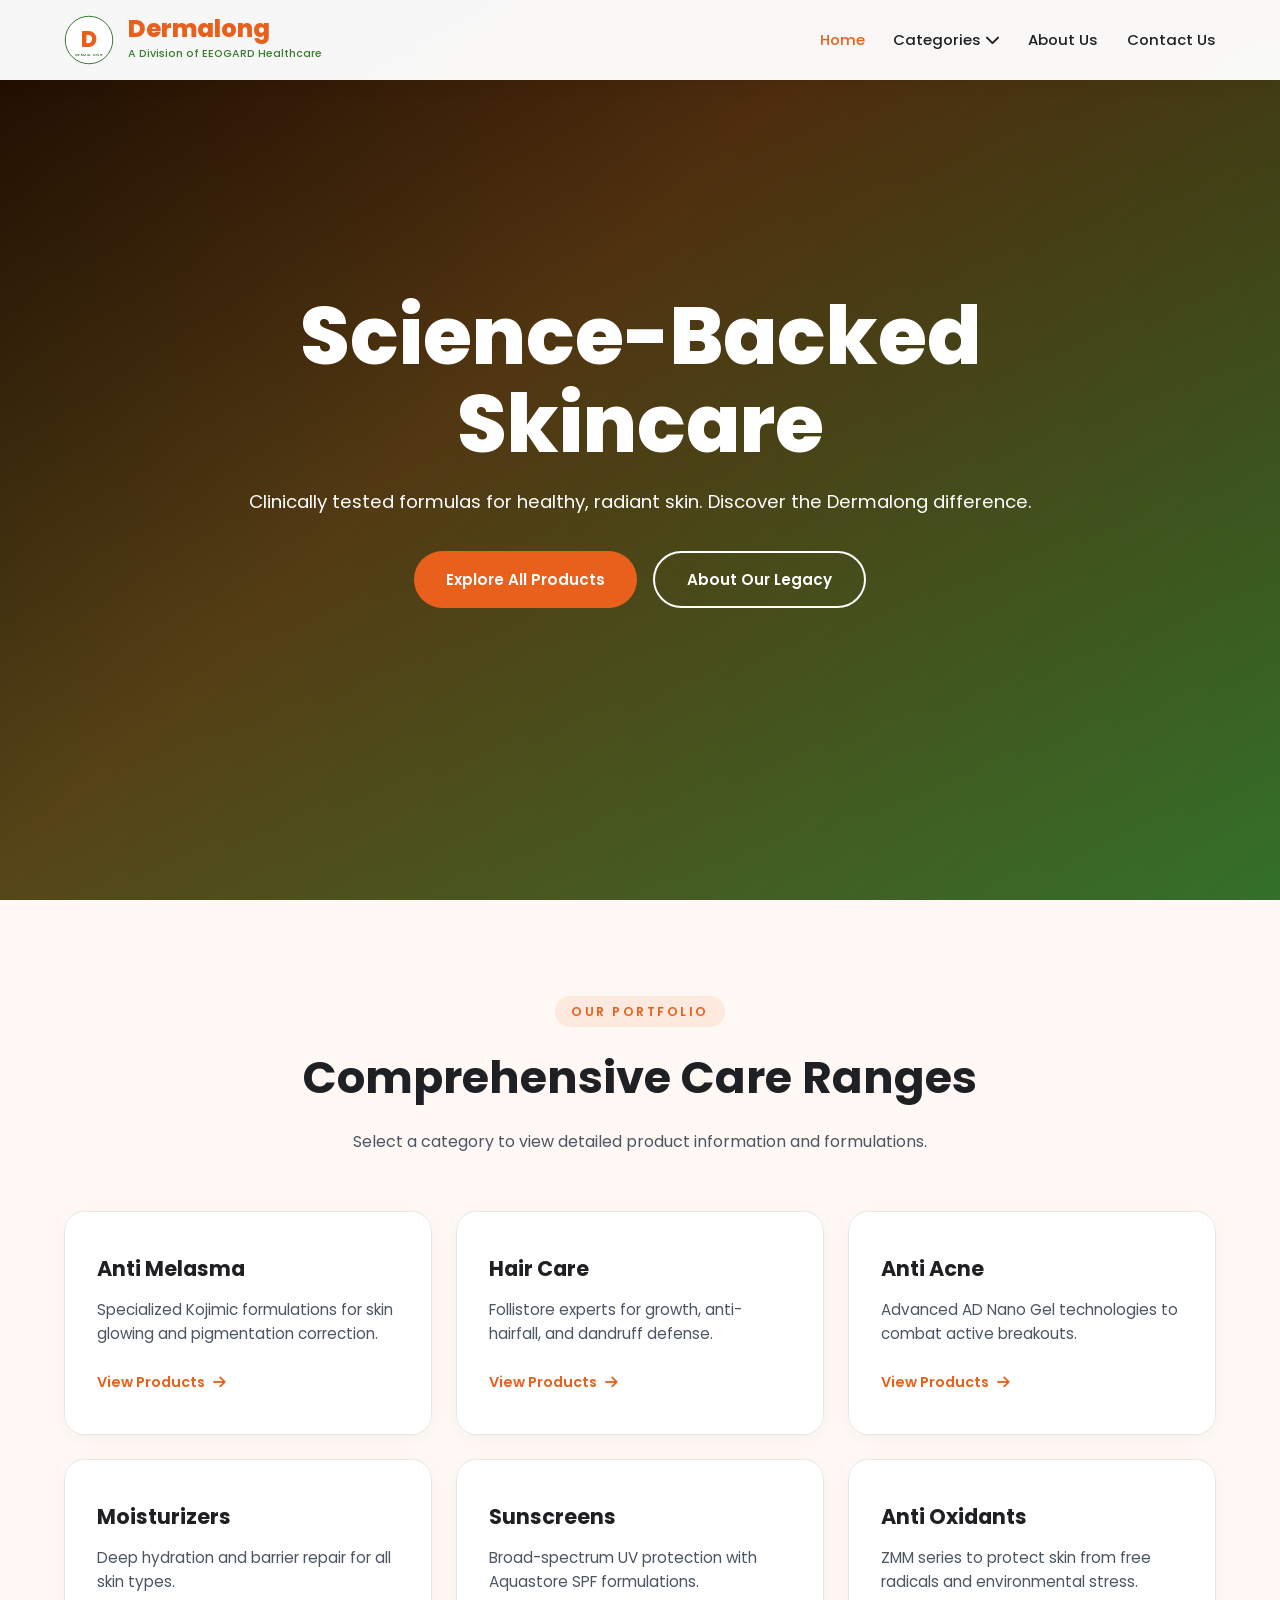
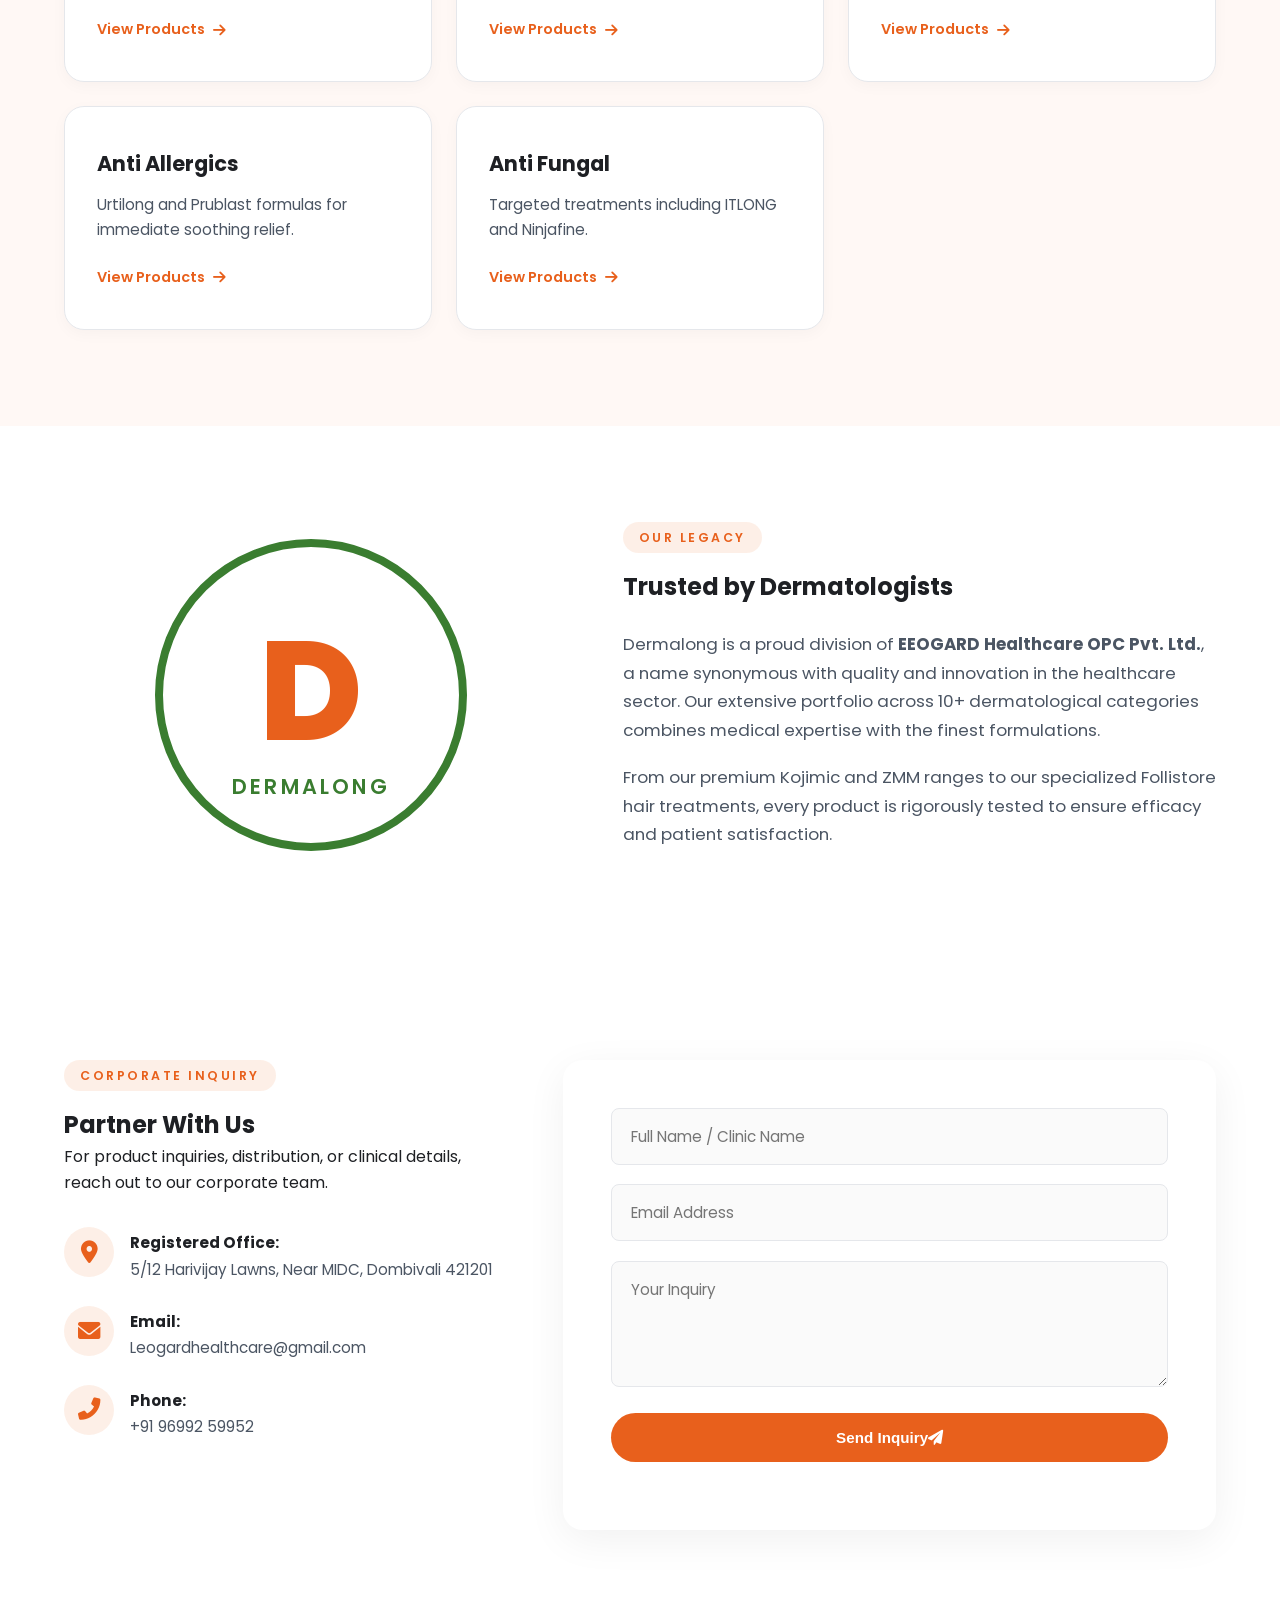
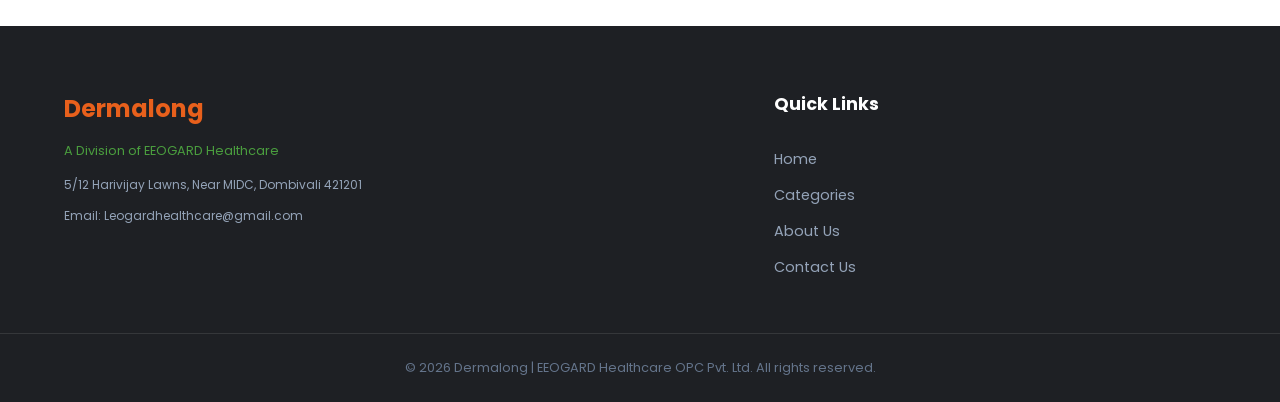
==== commit 2b0522a9: "initial setup is done" ====
--- a/index.html
+++ b/index.html
@@ -204,7 +204,7 @@
                             <div class="contact-icon"><i class="fas fa-phone-alt"></i></div>
                             <div class="contact-text">
                                 <strong>Phone:</strong>
-                                <span>+91 1800 123 4567</span>
+                                <span>+91 96992 59952</span>
                             </div>
                         </li>
                     </ul>
@@ -235,7 +235,7 @@
                 <p style="font-size: 0.75rem;">Email: Leogardhealthcare@gmail.com</p>
             </div>
             <div class="footer-links">
-                <h4>Navigation</h4>
+                <h4>Quick Links</h4>
                 <ul>
                     <li><a href="index.html">Home</a></li>
                     <li><a href="categories.html">Categories</a></li>
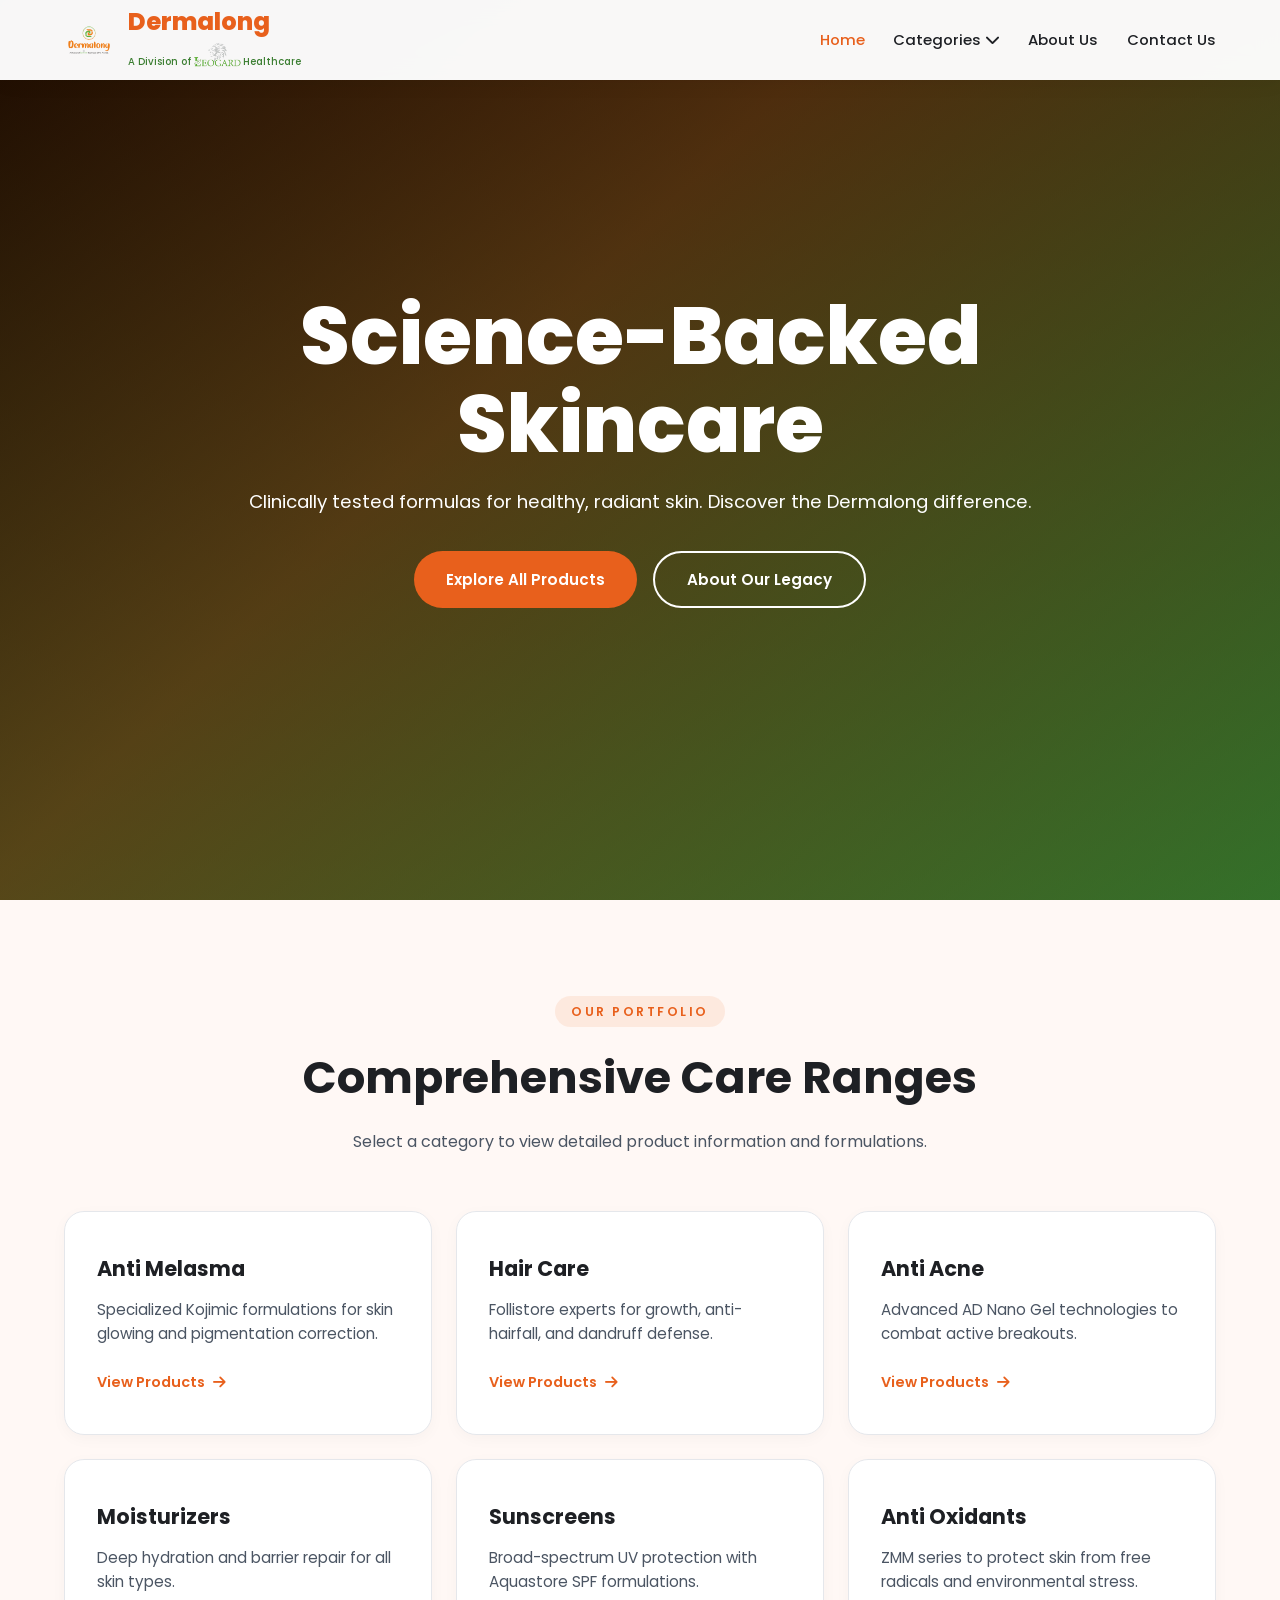
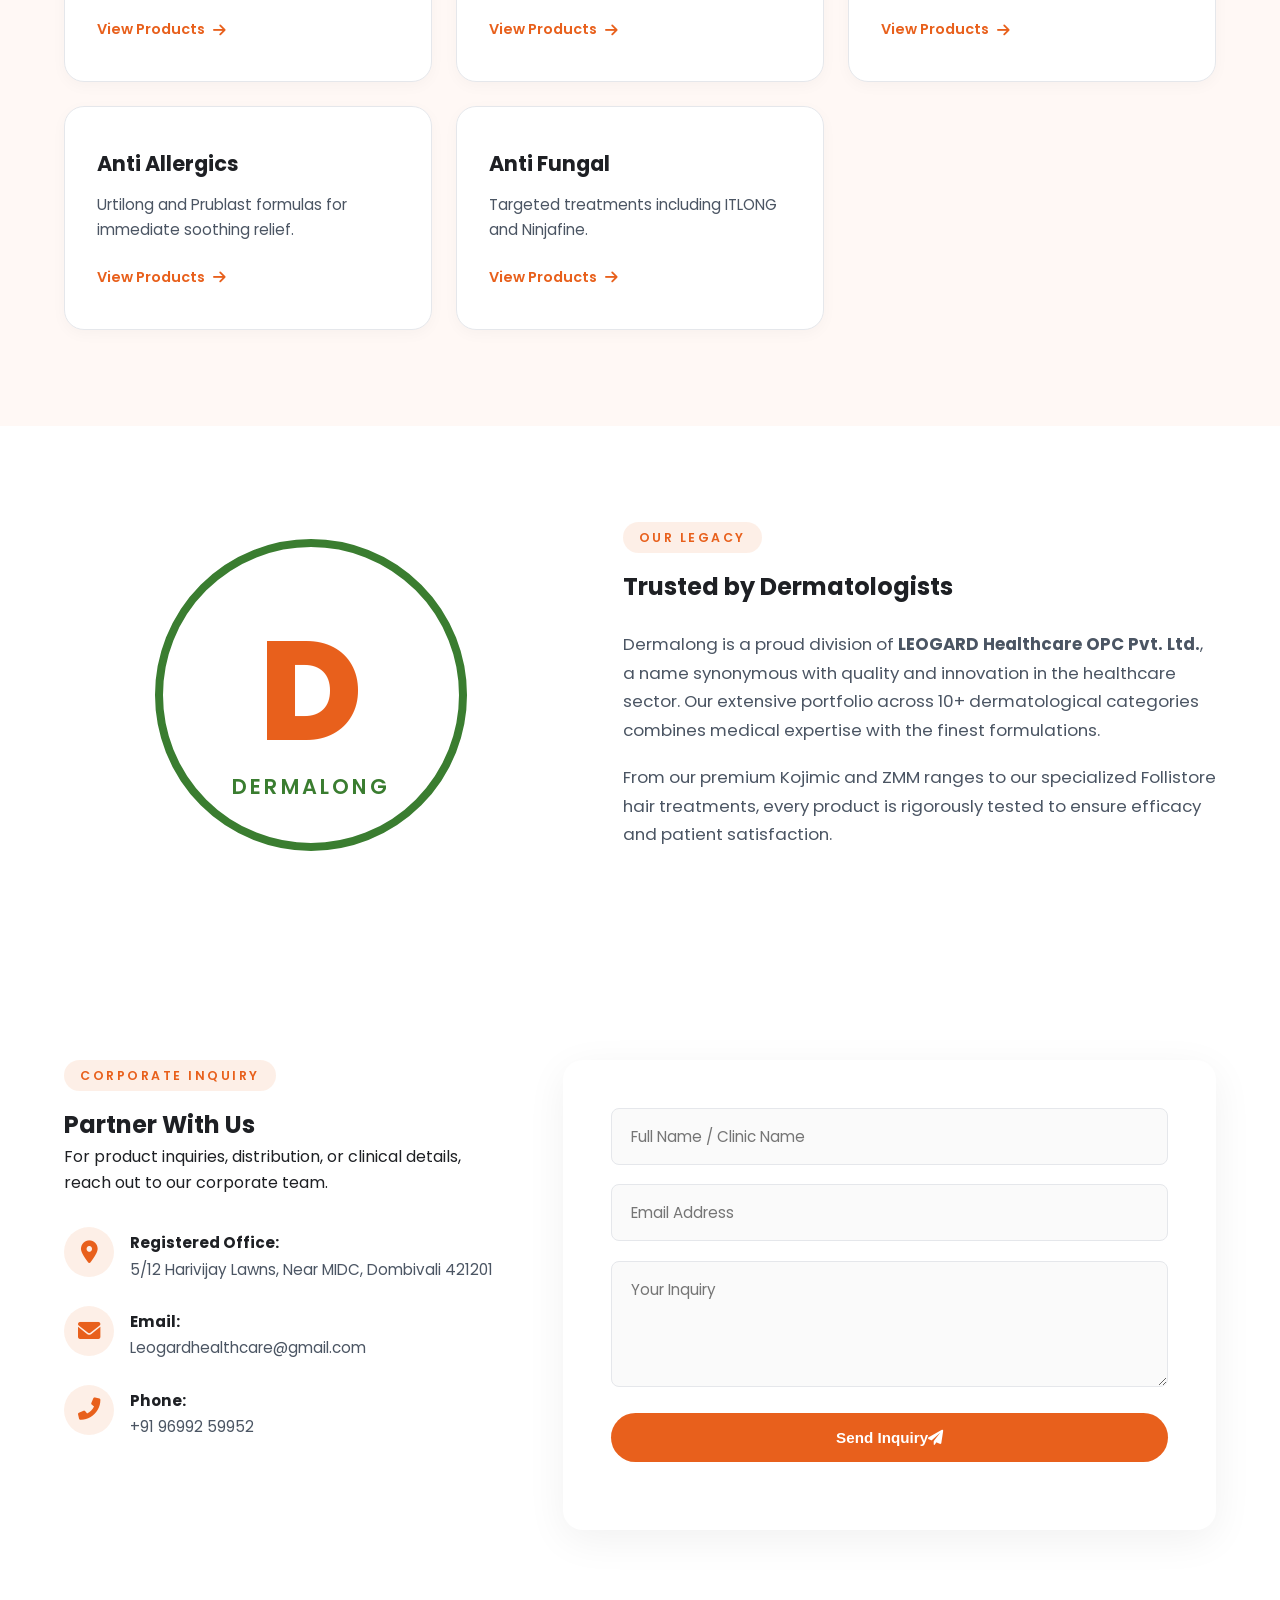
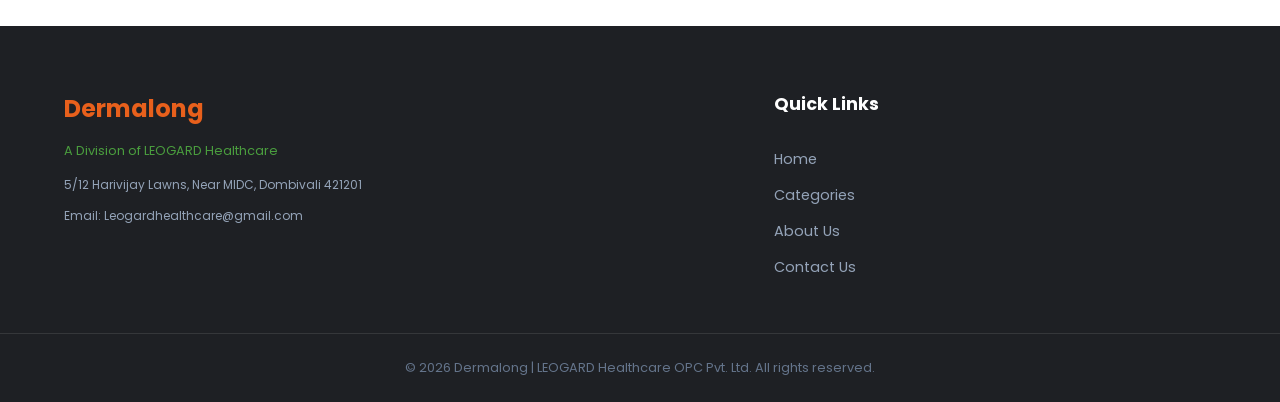
==== commit 1cb4ebda: "updated changes" ====
--- a/index.html
+++ b/index.html
@@ -1,261 +1,392 @@
-<!DOCTYPE html>
+<!doctype html>
 <html lang="en">
-<head>
-    <meta charset="UTF-8">
-    <meta name="viewport" content="width=device-width, initial-scale=1.0, viewport-fit=cover">
-    <title>Dermalong | Advanced Skincare by EEOGARD Healthcare</title>
-    <meta name="description" content="Dermalong offers premium, science-backed skincare solutions. Discover our complete range of dermatologist-tested products.">
-    <link rel="preconnect" href="https://fonts.googleapis.com">
-    <link rel="preconnect" href="https://fonts.gstatic.com" crossorigin>
-    <link rel="stylesheet" href="style.css">
-    <link rel="stylesheet" href="https://cdnjs.cloudflare.com/ajax/libs/font-awesome/6.0.0-beta3/css/all.min.css">
-</head>
-<body>
-
-    <div class="loader-wrapper" id="loader">
-        <div class="loader-container">
-            <div class="loader-logo">
-                <svg width="90" height="90" viewBox="0 0 200 200" xmlns="http://www.w3.org/2000/svg">
-                    <circle cx="100" cy="100" r="95" fill="#ffffff" stroke="#3A7D30" stroke-width="4"/>
-                    <text x="100" y="128" font-size="88" font-weight="800" text-anchor="middle" fill="#E8601C" font-family="Poppins, sans-serif">D</text>
-                    <text x="100" y="162" font-size="13" text-anchor="middle" fill="#3A7D30" font-family="Poppins, sans-serif" font-weight="600" letter-spacing="2">DERMALONG</text>
-                </svg>
-            </div>
-            <div class="loader-spinner"></div>
-            <p class="loader-text">Loading Excellence</p>
-        </div>
+  <head>
+    <meta charset="UTF-8" />
+    <meta
+      name="viewport"
+      content="width=device-width, initial-scale=1.0, viewport-fit=cover"
+    />
+    <title>Dermalong | Advanced Skincare by LEOGARD Healthcare</title>
+    <meta
+      name="description"
+      content="Dermalong offers premium, science-backed skincare solutions. Discover our complete range of dermatologist-tested products."
+    />
+    <link rel="preconnect" href="https://fonts.googleapis.com" />
+    <link rel="preconnect" href="https://fonts.gstatic.com" crossorigin />
+    <link rel="stylesheet" href="style.css" />
+    <link
+      rel="stylesheet"
+      href="https://cdnjs.cloudflare.com/ajax/libs/font-awesome/6.0.0-beta3/css/all.min.css"
+    />
+  </head>
+  <body>
+    <header class="header" id="mainHeader">
+      <div class="container nav-container">
+        <a href="index.html" class="logo-area">
+          <div class="logo-icon">
+            <img src="./assets/dermalong logo.png" />
+          </div>
+          <div class="logo-text">
+            <span class="brand-name">Dermalong</span>
+            <div class="brand-sub">
+              <div class="brand-details">
+                <span>A Division of</span>
+              </div>
+
+              <img class="leoIcon" src="./assets/Leo_Icon-removebg.png" />
+              <div class="brand-details">
+                <span>Healthcare</span>
+              </div>
+            </div>
+          </div>
+        </a>
+        <nav class="navbar">
+          <ul class="nav-menu" id="navMenu">
+            <li><a href="index.html" class="nav-link active">Home</a></li>
+            <li class="dropdown">
+              <a href="categories.html" class="nav-link dropdown-toggle"
+                >Categories <i class="fas fa-chevron-down"></i
+              ></a>
+              <ul class="dropdown-menu">
+                <li>
+                  <a href="categories.html#anti-melasma">Anti Melasma Range</a>
+                </li>
+                <li><a href="categories.html#hair-care">Hair Care Range</a></li>
+                <li><a href="categories.html#anti-acne">Anti Acne Range</a></li>
+                <li><a href="categories.html#moisturizers">Moisturizers</a></li>
+                <li><a href="categories.html#sunscreens">Sunscreens</a></li>
+                <li>
+                  <a href="categories.html#anti-oxidants">Anti Oxidants</a>
+                </li>
+                <li>
+                  <a href="categories.html#anti-allergics">Anti Allergics</a>
+                </li>
+                <li><a href="categories.html#anti-fungal">Anti Fungal</a></li>
+                <li>
+                  <a href="categories.html#skin-lightening">Skin Lightening</a>
+                </li>
+                <li><a href="categories.html#others">Others</a></li>
+              </ul>
+            </li>
+            <li><a href="#about" class="nav-link">About Us</a></li>
+            <li><a href="#contact" class="nav-link">Contact Us</a></li>
+          </ul>
+          <button
+            class="hamburger"
+            id="hamburger"
+            aria-label="Toggle navigation"
+          >
+            <span class="bar"></span>
+            <span class="bar"></span>
+            <span class="bar"></span>
+          </button>
+        </nav>
+      </div>
+    </header>
+
+    <main>
+      <section id="home" class="hero">
+        <div class="hero-video-wrapper">
+          <video
+            autoplay
+            muted
+            loop
+            playsinline
+            class="hero-video"
+            id="bgVideo"
+          >
+            <source
+              src="assets/backgroundVideoForHomePage.mp4"
+              type="video/mp4"
+            />
+          </video>
+          <div class="hero-fallback"></div>
+          <div class="hero-overlay"></div>
+        </div>
+        <div class="container hero-content">
+          <h1 class="hero-title fade-up delay-1">
+            Science-Backed<br />Skincare
+          </h1>
+          <p class="hero-subtitle fade-up delay-2">
+            Clinically tested formulas for healthy, radiant skin. Discover the
+            Dermalong difference.
+          </p>
+          <div class="hero-buttons fade-up delay-3">
+            <a href="categories.html" class="btn btn-primary"
+              >Explore All Products</a
+            >
+            <a href="#about" class="btn btn-outline">About Our Legacy</a>
+          </div>
+        </div>
+      </section>
+
+      <section id="products" class="categories">
+        <div class="container">
+          <div class="section-header">
+            <span class="section-tag">Our Portfolio</span>
+            <h2>Comprehensive Care Ranges</h2>
+            <p>
+              Select a category to view detailed product information and
+              formulations.
+            </p>
+          </div>
+
+          <div class="categories-grid">
+            <a href="categories.html#anti-melasma" class="category-card reveal">
+              <div class="category-content">
+                <h3>Anti Melasma</h3>
+                <p>
+                  Specialized Kojimic formulations for skin glowing and
+                  pigmentation correction.
+                </p>
+                <span class="category-link"
+                  >View Products <i class="fas fa-arrow-right"></i
+                ></span>
+              </div>
+            </a>
+            <a href="categories.html#hair-care" class="category-card reveal">
+              <div class="category-content">
+                <h3>Hair Care</h3>
+                <p>
+                  Follistore experts for growth, anti-hairfall, and dandruff
+                  defense.
+                </p>
+                <span class="category-link"
+                  >View Products <i class="fas fa-arrow-right"></i
+                ></span>
+              </div>
+            </a>
+            <a href="categories.html#anti-acne" class="category-card reveal">
+              <div class="category-content">
+                <h3>Anti Acne</h3>
+                <p>
+                  Advanced AD Nano Gel technologies to combat active breakouts.
+                </p>
+                <span class="category-link"
+                  >View Products <i class="fas fa-arrow-right"></i
+                ></span>
+              </div>
+            </a>
+            <a href="categories.html#moisturizers" class="category-card reveal">
+              <div class="category-content">
+                <h3>Moisturizers</h3>
+                <p>Deep hydration and barrier repair for all skin types.</p>
+                <span class="category-link"
+                  >View Products <i class="fas fa-arrow-right"></i
+                ></span>
+              </div>
+            </a>
+            <a href="categories.html#sunscreens" class="category-card reveal">
+              <div class="category-content">
+                <h3>Sunscreens</h3>
+                <p>
+                  Broad-spectrum UV protection with Aquastore SPF formulations.
+                </p>
+                <span class="category-link"
+                  >View Products <i class="fas fa-arrow-right"></i
+                ></span>
+              </div>
+            </a>
+            <a
+              href="categories.html#anti-oxidants"
+              class="category-card reveal"
+            >
+              <div class="category-content">
+                <h3>Anti Oxidants</h3>
+                <p>
+                  ZMM series to protect skin from free radicals and
+                  environmental stress.
+                </p>
+                <span class="category-link"
+                  >View Products <i class="fas fa-arrow-right"></i
+                ></span>
+              </div>
+            </a>
+            <a
+              href="categories.html#anti-allergics"
+              class="category-card reveal"
+            >
+              <div class="category-content">
+                <h3>Anti Allergics</h3>
+                <p>
+                  Urtilong and Prublast formulas for immediate soothing relief.
+                </p>
+                <span class="category-link"
+                  >View Products <i class="fas fa-arrow-right"></i
+                ></span>
+              </div>
+            </a>
+            <a href="categories.html#anti-fungal" class="category-card reveal">
+              <div class="category-content">
+                <h3>Anti Fungal</h3>
+                <p>Targeted treatments including ITLONG and Ninjafine.</p>
+                <span class="category-link"
+                  >View Products <i class="fas fa-arrow-right"></i
+                ></span>
+              </div>
+            </a>
+          </div>
+        </div>
+      </section>
+
+      <section id="about" class="about">
+        <div class="container about-container">
+          <div class="about-image reveal">
+            <div class="about-logo-wrap">
+              <svg
+                width="260"
+                height="260"
+                viewBox="0 0 200 200"
+                xmlns="http://www.w3.org/2000/svg"
+              >
+                <circle
+                  cx="100"
+                  cy="100"
+                  r="95"
+                  fill="#ffffff"
+                  stroke="#3A7D30"
+                  stroke-width="5"
+                />
+                <text
+                  x="100"
+                  y="128"
+                  font-size="88"
+                  font-weight="800"
+                  text-anchor="middle"
+                  fill="#E8601C"
+                  font-family="Poppins, sans-serif"
+                >
+                  D
+                </text>
+                <text
+                  x="100"
+                  y="162"
+                  font-size="13"
+                  text-anchor="middle"
+                  fill="#3A7D30"
+                  font-family="Poppins, sans-serif"
+                  font-weight="600"
+                  letter-spacing="2"
+                >
+                  DERMALONG
+                </text>
+              </svg>
+            </div>
+          </div>
+          <div class="about-content reveal">
+            <span class="section-tag">Our Legacy</span>
+            <h2>Trusted by Dermatologists</h2>
+            <p>
+              Dermalong is a proud division of
+              <strong>LEOGARD Healthcare OPC Pvt. Ltd.</strong>, a name
+              synonymous with quality and innovation in the healthcare sector.
+              Our extensive portfolio across 10+ dermatological categories
+              combines medical expertise with the finest formulations.
+            </p>
+            <p>
+              From our premium Kojimic and ZMM ranges to our specialized
+              Follistore hair treatments, every product is rigorously tested to
+              ensure efficacy and patient satisfaction.
+            </p>
+          </div>
+        </div>
+      </section>
+
+      <section id="contact" class="contact">
+        <div class="container contact-container">
+          <div class="contact-info reveal">
+            <span class="section-tag">Corporate Inquiry</span>
+            <h2>Partner With Us</h2>
+            <p>
+              For product inquiries, distribution, or clinical details, reach
+              out to our corporate team.
+            </p>
+            <ul class="contact-details">
+              <li>
+                <div class="contact-icon">
+                  <i class="fas fa-map-marker-alt"></i>
+                </div>
+                <div class="contact-text">
+                  <strong>Registered Office:</strong>
+                  <span>5/12 Harivijay Lawns, Near MIDC, Dombivali 421201</span>
+                </div>
+              </li>
+              <li>
+                <div class="contact-icon"><i class="fas fa-envelope"></i></div>
+                <div class="contact-text">
+                  <strong>Email:</strong>
+                  <span>Leogardhealthcare@gmail.com</span>
+                </div>
+              </li>
+              <li>
+                <div class="contact-icon"><i class="fas fa-phone-alt"></i></div>
+                <div class="contact-text">
+                  <strong>Phone:</strong>
+                  <span>+91 96992 59952</span>
+                </div>
+              </li>
+            </ul>
+          </div>
+          <form class="contact-form reveal" id="contactForm">
+            <div class="form-group">
+              <input
+                type="text"
+                placeholder="Full Name / Clinic Name"
+                required
+              />
+            </div>
+            <div class="form-group">
+              <input type="email" placeholder="Email Address" required />
+            </div>
+            <div class="form-group">
+              <textarea rows="4" placeholder="Your Inquiry" required></textarea>
+            </div>
+            <button type="submit" class="btn btn-primary">
+              Send Inquiry <i class="fas fa-paper-plane"></i>
+            </button>
+            <p class="form-message" id="formFeedback"></p>
+          </form>
+        </div>
+      </section>
+    </main>
+
+    <footer class="footer">
+      <div class="container footer-container">
+        <div class="footer-brand">
+          <h2 style="color: var(--orange)">Dermalong</h2>
+          <p style="font-size: 0.8rem; color: var(--green-light)">
+            A Division of LEOGARD Healthcare
+          </p>
+          <p style="margin-top: 1rem; font-size: 0.75rem">
+            5/12 Harivijay Lawns, Near MIDC, Dombivali 421201
+          </p>
+          <p style="font-size: 0.75rem">Email: Leogardhealthcare@gmail.com</p>
+        </div>
+        <div class="footer-links">
+          <h4>Quick Links</h4>
+          <ul>
+            <li><a href="index.html">Home</a></li>
+            <li><a href="categories.html">Categories</a></li>
+            <li><a href="#about">About Us</a></li>
+            <li><a href="#contact">Contact Us</a></li>
+          </ul>
+        </div>
+      </div>
+      <div class="footer-bottom">
+        <p>
+          &copy; 2026 Dermalong | LEOGARD Healthcare OPC Pvt. Ltd. All rights
+          reserved.
+        </p>
+      </div>
+    </footer>
+
+    <div id="productModal" class="modal">
+      <div class="modal-content">
+        <span class="modal-close">&times;</span>
+        <div id="modalProductDetails"></div>
+      </div>
     </div>
 
-    <header class="header" id="mainHeader">
-        <div class="container nav-container">
-            <a href="index.html" class="logo-area">
-                <div class="logo-icon">
-                    <svg width="52" height="52" viewBox="0 0 200 200" xmlns="http://www.w3.org/2000/svg">
-                        <circle cx="100" cy="100" r="95" fill="#ffffff" stroke="#3A7D30" stroke-width="4"/>
-                        <text x="100" y="128" font-size="88" font-weight="800" text-anchor="middle" fill="#E8601C" font-family="Poppins, sans-serif">D</text>
-                        <text x="100" y="162" font-size="13" text-anchor="middle" fill="#3A7D30" font-family="Poppins, sans-serif" font-weight="600" letter-spacing="2">DERMALONG</text>
-                    </svg>
-                </div>
-                <div class="logo-text">
-                    <span class="brand-name">Dermalong</span>
-                    <span class="brand-sub">A Division of EEOGARD Healthcare</span>
-                </div>
-            </a>
-            <nav class="navbar">
-                <ul class="nav-menu" id="navMenu">
-                    <li><a href="index.html" class="nav-link active">Home</a></li>
-                    <li class="dropdown">
-                        <a href="categories.html" class="nav-link dropdown-toggle">Categories <i class="fas fa-chevron-down"></i></a>
-                        <ul class="dropdown-menu">
-                            <li><a href="categories.html#anti-melasma">Anti Melasma Range</a></li>
-                            <li><a href="categories.html#hair-care">Hair Care Range</a></li>
-                            <li><a href="categories.html#anti-acne">Anti Acne Range</a></li>
-                            <li><a href="categories.html#moisturizers">Moisturizers</a></li>
-                            <li><a href="categories.html#sunscreens">Sunscreens</a></li>
-                            <li><a href="categories.html#anti-oxidants">Anti Oxidants</a></li>
-                            <li><a href="categories.html#anti-allergics">Anti Allergics</a></li>
-                            <li><a href="categories.html#anti-fungal">Anti Fungal</a></li>
-                            <li><a href="categories.html#skin-lightening">Skin Lightening</a></li>
-                            <li><a href="categories.html#others">Others</a></li>
-                        </ul>
-                    </li>
-                    <li><a href="#about" class="nav-link">About Us</a></li>
-                    <li><a href="#contact" class="nav-link">Contact Us</a></li>
-                </ul>
-                <button class="hamburger" id="hamburger" aria-label="Toggle navigation">
-                    <span class="bar"></span>
-                    <span class="bar"></span>
-                    <span class="bar"></span>
-                </button>
-            </nav>
-        </div>
-    </header>
-
-    <main>
-        <section id="home" class="hero">
-            <div class="hero-video-wrapper">
-                <video autoplay muted loop playsinline class="hero-video" id="bgVideo">
-                    <source src="assets/backgroundVideoForHomePage.mp4" type="video/mp4">
-                </video>
-                <div class="hero-fallback"></div>
-                <div class="hero-overlay"></div>
-            </div>
-            <div class="container hero-content">
-                <h1 class="hero-title fade-up delay-1">Science-Backed<br>Skincare</h1>
-                <p class="hero-subtitle fade-up delay-2">Clinically tested formulas for healthy, radiant skin. Discover the Dermalong difference.</p>
-                <div class="hero-buttons fade-up delay-3">
-                    <a href="categories.html" class="btn btn-primary">Explore All Products</a>
-                    <a href="#about" class="btn btn-outline">About Our Legacy</a>
-                </div>
-            </div>
-        </section>
-
-        <section id="products" class="categories">
-            <div class="container">
-                <div class="section-header">
-                    <span class="section-tag">Our Portfolio</span>
-                    <h2>Comprehensive Care Ranges</h2>
-                    <p>Select a category to view detailed product information and formulations.</p>
-                </div>
-                
-                <div class="categories-grid">
-                    <a href="categories.html#anti-melasma" class="category-card reveal">
-                        <div class="category-content">
-                            <h3>Anti Melasma</h3>
-                            <p>Specialized Kojimic formulations for skin glowing and pigmentation correction.</p>
-                            <span class="category-link">View Products <i class="fas fa-arrow-right"></i></span>
-                        </div>
-                    </a>
-                    <a href="categories.html#hair-care" class="category-card reveal">
-                        <div class="category-content">
-                            <h3>Hair Care</h3>
-                            <p>Follistore experts for growth, anti-hairfall, and dandruff defense.</p>
-                            <span class="category-link">View Products <i class="fas fa-arrow-right"></i></span>
-                        </div>
-                    </a>
-                    <a href="categories.html#anti-acne" class="category-card reveal">
-                        <div class="category-content">
-                            <h3>Anti Acne</h3>
-                            <p>Advanced AD Nano Gel technologies to combat active breakouts.</p>
-                            <span class="category-link">View Products <i class="fas fa-arrow-right"></i></span>
-                        </div>
-                    </a>
-                    <a href="categories.html#moisturizers" class="category-card reveal">
-                        <div class="category-content">
-                            <h3>Moisturizers</h3>
-                            <p>Deep hydration and barrier repair for all skin types.</p>
-                            <span class="category-link">View Products <i class="fas fa-arrow-right"></i></span>
-                        </div>
-                    </a>
-                    <a href="categories.html#sunscreens" class="category-card reveal">
-                        <div class="category-content">
-                            <h3>Sunscreens</h3>
-                            <p>Broad-spectrum UV protection with Aquastore SPF formulations.</p>
-                            <span class="category-link">View Products <i class="fas fa-arrow-right"></i></span>
-                        </div>
-                    </a>
-                    <a href="categories.html#anti-oxidants" class="category-card reveal">
-                        <div class="category-content">
-                            <h3>Anti Oxidants</h3>
-                            <p>ZMM series to protect skin from free radicals and environmental stress.</p>
-                            <span class="category-link">View Products <i class="fas fa-arrow-right"></i></span>
-                        </div>
-                    </a>
-                    <a href="categories.html#anti-allergics" class="category-card reveal">
-                        <div class="category-content">
-                            <h3>Anti Allergics</h3>
-                            <p>Urtilong and Prublast formulas for immediate soothing relief.</p>
-                            <span class="category-link">View Products <i class="fas fa-arrow-right"></i></span>
-                        </div>
-                    </a>
-                    <a href="categories.html#anti-fungal" class="category-card reveal">
-                        <div class="category-content">
-                            <h3>Anti Fungal</h3>
-                            <p>Targeted treatments including ITLONG and Ninjafine.</p>
-                            <span class="category-link">View Products <i class="fas fa-arrow-right"></i></span>
-                        </div>
-                    </a>
-                </div>
-            </div>
-        </section>
-
-        <section id="about" class="about">
-            <div class="container about-container">
-                <div class="about-image reveal">
-                    <div class="about-logo-wrap">
-                        <svg width="260" height="260" viewBox="0 0 200 200" xmlns="http://www.w3.org/2000/svg">
-                            <circle cx="100" cy="100" r="95" fill="#ffffff" stroke="#3A7D30" stroke-width="5"/>
-                            <text x="100" y="128" font-size="88" font-weight="800" text-anchor="middle" fill="#E8601C" font-family="Poppins, sans-serif">D</text>
-                            <text x="100" y="162" font-size="13" text-anchor="middle" fill="#3A7D30" font-family="Poppins, sans-serif" font-weight="600" letter-spacing="2">DERMALONG</text>
-                        </svg>
-                    </div>
-                </div>
-                <div class="about-content reveal">
-                    <span class="section-tag">Our Legacy</span>
-                    <h2>Trusted by Dermatologists</h2>
-                    <p>Dermalong is a proud division of <strong>EEOGARD Healthcare OPC Pvt. Ltd.</strong>, a name synonymous with quality and innovation in the healthcare sector. Our extensive portfolio across 10+ dermatological categories combines medical expertise with the finest formulations.</p>
-                    <p>From our premium Kojimic and ZMM ranges to our specialized Follistore hair treatments, every product is rigorously tested to ensure efficacy and patient satisfaction.</p>
-                </div>
-            </div>
-        </section>
-
-        <section id="contact" class="contact">
-            <div class="container contact-container">
-                <div class="contact-info reveal">
-                    <span class="section-tag">Corporate Inquiry</span>
-                    <h2>Partner With Us</h2>
-                    <p>For product inquiries, distribution, or clinical details, reach out to our corporate team.</p>
-                    <ul class="contact-details">
-                        <li>
-                            <div class="contact-icon"><i class="fas fa-map-marker-alt"></i></div>
-                            <div class="contact-text">
-                                <strong>Registered Office:</strong>
-                                <span>5/12 Harivijay Lawns, Near MIDC, Dombivali 421201</span>
-                            </div>
-                        </li>
-                        <li>
-                            <div class="contact-icon"><i class="fas fa-envelope"></i></div>
-                            <div class="contact-text">
-                                <strong>Email:</strong>
-                                <span>Leogardhealthcare@gmail.com</span>
-                            </div>
-                        </li>
-                        <li>
-                            <div class="contact-icon"><i class="fas fa-phone-alt"></i></div>
-                            <div class="contact-text">
-                                <strong>Phone:</strong>
-                                <span>+91 96992 59952</span>
-                            </div>
-                        </li>
-                    </ul>
-                </div>
-                <form class="contact-form reveal" id="contactForm">
-                    <div class="form-group">
-                        <input type="text" placeholder="Full Name / Clinic Name" required>
-                    </div>
-                    <div class="form-group">
-                        <input type="email" placeholder="Email Address" required>
-                    </div>
-                    <div class="form-group">
-                        <textarea rows="4" placeholder="Your Inquiry" required></textarea>
-                    </div>
-                    <button type="submit" class="btn btn-primary">Send Inquiry <i class="fas fa-paper-plane"></i></button>
-                    <p class="form-message" id="formFeedback"></p>
-                </form>
-            </div>
-        </section>
-    </main>
-
-    <footer class="footer">
-        <div class="container footer-container">
-            <div class="footer-brand">
-                <h2 style="color: var(--orange);">Dermalong</h2>
-                <p style="font-size: 0.8rem; color: var(--green-light);">A Division of EEOGARD Healthcare</p>
-                <p style="margin-top: 1rem; font-size: 0.75rem;">5/12 Harivijay Lawns, Near MIDC, Dombivali 421201</p>
-                <p style="font-size: 0.75rem;">Email: Leogardhealthcare@gmail.com</p>
-            </div>
-            <div class="footer-links">
-                <h4>Quick Links</h4>
-                <ul>
-                    <li><a href="index.html">Home</a></li>
-                    <li><a href="categories.html">Categories</a></li>
-                    <li><a href="#about">About Us</a></li>
-                    <li><a href="#contact">Contact Us</a></li>
-                </ul>
-            </div>
-        </div>
-        <div class="footer-bottom">
-            <p>&copy; 2026 Dermalong | EEOGARD Healthcare OPC Pvt. Ltd. All rights reserved.</p>
-        </div>
-    </footer>
-
-    <div id="productModal" class="modal">
-        <div class="modal-content">
-            <span class="modal-close">&times;</span>
-            <div id="modalProductDetails"></div>
-        </div>
-    </div>
-
     <script src="script.js"></script>
-</body>
-</html>+  </body>
+</html>
--- a/style.css
+++ b/style.css
@@ -2,225 +2,971 @@
 
 /* ========== CSS Variables ========== */
 :root {
-  --orange:     #E8601C;
-  --orange-dark: #C84E10;
-  --green:      #3A7D30;
-  --green-light: #4A9D3E;
-  --white:      #ffffff;
-  --light-bg:   #FFF8F5;
-  --dark:       #1E2024;
-  --text-mid:   #4B5563;
-  --border:     #E5E7EB;
-  --radius-md:  20px;
+  --orange: #e8601c;
+  --orange-dark: #c84e10;
+  --green: #3a7d30;
+  --green-light: #4a9d3e;
+  --white: #ffffff;
+  --light-bg: #fff8f5;
+  --dark: #1e2024;
+  --text-mid: #4b5563;
+  --border: #e5e7eb;
+  --radius-md: 20px;
   --transition: all 0.3s ease;
 }
 
-*, *::before, *::after {
-  margin: 0; padding: 0; box-sizing: border-box;
-}
-
-html { scroll-behavior: smooth; scroll-padding-top: 82px; }
-body { font-family: "Poppins", sans-serif; background-color: var(--white); color: var(--dark); line-height: 1.6; overflow-x: hidden; }
-.bg-light { background-color: var(--light-bg); }
-.container { max-width: 1280px; margin: 0 auto; padding: 0 5%; }
-img { display: block; max-width: 100%; }
-a, button, .btn { cursor: pointer; text-decoration: none; }
-
-/* Loader */
-.loader-wrapper { position: fixed; inset: 0; background: var(--white); display: flex; justify-content: center; align-items: center; z-index: 9999; transition: opacity 0.5s ease, visibility 0.5s ease; }
-.loader-wrapper.hide { opacity: 0; visibility: hidden; }
-.loader-container { text-align: center; }
+*,
+*::before,
+*::after {
+  margin: 0;
+  padding: 0;
+  box-sizing: border-box;
+}
+
+html {
+  scroll-behavior: smooth;
+  scroll-padding-top: 82px;
+}
+body {
+  font-family: "Poppins", sans-serif;
+  background-color: var(--white);
+  color: var(--dark);
+  line-height: 1.6;
+  overflow-x: hidden;
+}
+.bg-light {
+  background-color: var(--light-bg);
+}
+.container {
+  max-width: 1280px;
+  margin: 0 auto;
+  padding: 0 5%;
+}
+img {
+  display: block;
+  max-width: 100%;
+}
+a,
+button,
+.btn {
+  cursor: pointer;
+  text-decoration: none;
+}
 
 /* Buttons & Tags */
-.btn { display: inline-flex; align-items: center; justify-content: center; padding: 0.9rem 2rem; border-radius: 50px; font-weight: 600; font-size: 0.95rem; border: none; transition: var(--transition); }
-.btn-primary { background: var(--orange); color: var(--white); }
-.btn-primary:hover { background: var(--orange-dark); transform: translateY(-2px); }
-.btn-outline { background: transparent; border: 2px solid var(--white); color: var(--white); }
-.btn-outline:hover { background: var(--white); color: var(--orange); transform: translateY(-2px); }
-.section-tag { display: inline-block; font-size: 0.78rem; font-weight: 600; text-transform: uppercase; letter-spacing: 2.5px; color: var(--orange); background: rgba(232,96,28,0.1); padding: 0.35rem 1rem; border-radius: 30px; margin-bottom: 0.9rem; }
-.section-header { text-align: center; margin-bottom: 3.5rem; }
-.section-header h2 { font-size: clamp(1.9rem, 4vw, 2.8rem); margin-bottom: 1rem; color: var(--dark); }
-.section-header p { color: var(--text-mid); }
+.btn {
+  display: inline-flex;
+  align-items: center;
+  justify-content: center;
+  padding: 0.9rem 2rem;
+  border-radius: 50px;
+  font-weight: 600;
+  font-size: 0.95rem;
+  border: none;
+  transition: var(--transition);
+}
+.btn-primary {
+  background: var(--orange);
+  color: var(--white);
+}
+.btn-primary:hover {
+  background: var(--orange-dark);
+  transform: translateY(-2px);
+}
+.btn-outline {
+  background: transparent;
+  border: 2px solid var(--white);
+  color: var(--white);
+}
+.btn-outline:hover {
+  background: var(--white);
+  color: var(--orange);
+  transform: translateY(-2px);
+}
+.section-tag {
+  display: inline-block;
+  font-size: 0.78rem;
+  font-weight: 600;
+  text-transform: uppercase;
+  letter-spacing: 2.5px;
+  color: var(--orange);
+  background: rgba(232, 96, 28, 0.1);
+  padding: 0.35rem 1rem;
+  border-radius: 30px;
+  margin-bottom: 0.9rem;
+}
+.section-header {
+  text-align: center;
+  margin-bottom: 3.5rem;
+}
+.section-header h2 {
+  font-size: clamp(1.9rem, 4vw, 2.8rem);
+  margin-bottom: 1rem;
+  color: var(--dark);
+}
+.section-header p {
+  color: var(--text-mid);
+}
 
 /* Header */
-.header { position: fixed; top: 0; width: 100%; background: rgba(255,255,255,0.97); backdrop-filter: blur(12px); box-shadow: 0 2px 20px rgba(0,0,0,0.06); z-index: 1000; transition: var(--transition); }
-.header.scrolled { box-shadow: 0 4px 24px rgba(232,96,28,0.1); }
-.nav-container { display: flex; justify-content: space-between; align-items: center; padding: 0.75rem 5%; height: 80px; }
+.header {
+  position: fixed;
+  top: 0;
+  width: 100%;
+  background: rgba(255, 255, 255, 0.97);
+  backdrop-filter: blur(12px);
+  box-shadow: 0 2px 20px rgba(0, 0, 0, 0.06);
+  z-index: 1000;
+  transition: var(--transition);
+}
+.header.scrolled {
+  box-shadow: 0 4px 24px rgba(232, 96, 28, 0.1);
+}
+.nav-container {
+  display: flex;
+  justify-content: space-between;
+  align-items: center;
+  padding: 0.75rem 5%;
+  height: 80px;
+}
 
 /* Logo Area */
-.logo-area { display: flex; align-items: center; gap: 0.9rem; text-decoration: none; }
-.logo-icon { width: 50px; height: 50px; flex-shrink: 0; display: flex; align-items: center; justify-content: center; }
-.logo-icon svg { width: 100%; height: 100%; display: block; }
-.logo-text { display: flex; flex-direction: column; justify-content: center; }
-.brand-name { font-size: 1.5rem; font-weight: 800; color: var(--orange); line-height: 1; }
-.brand-sub { font-size: 0.68rem; font-weight: 500; color: var(--green); margin-top: 4px; }
+.logo-area {
+  display: flex;
+  align-items: center;
+  gap: 0.9rem;
+  text-decoration: none;
+}
+.logo-icon {
+  width: 50px;
+  height: 50px;
+  flex-shrink: 0;
+  display: flex;
+  align-items: center;
+  justify-content: center;
+}
+.logo-icon svg {
+  width: 100%;
+  height: 100%;
+  display: block;
+}
+.logo-text {
+  display: flex;
+  flex-direction: column;
+  justify-content: center;
+}
+.brand-name {
+  font-size: 1.5rem;
+  font-weight: 800;
+  color: var(--orange);
+  line-height: 1;
+}
+.brand-sub {
+  height: 32px;
+  font-size: 0.61rem;
+  font-weight: 500;
+  color: var(--green);
+  margin-top: 4px;
+  display: flex;
+  align-items: center;
+  justify-content: space-between;
+}
 
 /* Navigation */
-.navbar { display: flex; align-items: center; height: 100%; }
-.nav-menu { display: flex; gap: 1.8rem; list-style: none; align-items: center; margin: 0; padding: 0; }
-.nav-link { color: var(--dark); font-weight: 500; font-size: 0.93rem; transition: color 0.3s; display: flex; align-items: center; gap: 5px; }
-.nav-link:hover, .nav-link.active { color: var(--orange); }
+.navbar {
+  display: flex;
+  align-items: center;
+  height: 100%;
+}
+.nav-menu {
+  display: flex;
+  gap: 1.8rem;
+  list-style: none;
+  align-items: center;
+  margin: 0;
+  padding: 0;
+}
+.nav-link {
+  color: var(--dark);
+  font-weight: 500;
+  font-size: 0.93rem;
+  transition: color 0.3s;
+  display: flex;
+  align-items: center;
+  gap: 5px;
+}
+.nav-link:hover,
+.nav-link.active {
+  color: var(--orange);
+}
 
 /* Dropdown Desktop */
-.dropdown { position: relative; height: 100%; display: flex; align-items: center; }
-.dropdown-menu { position: absolute; top: 100%; left: 0; background: var(--white); min-width: 240px; border-radius: 8px; box-shadow: 0 12px 36px rgba(0,0,0,0.1); opacity: 0; visibility: hidden; border-top: 3px solid var(--orange); transition: var(--transition); z-index: 100; transform: translateY(10px); list-style: none; padding: 0; margin: 0; }
-.dropdown:hover .dropdown-menu { opacity: 1; visibility: visible; transform: translateY(0); }
-.dropdown-menu li { list-style: none; margin: 0; padding: 0; }
-.dropdown-menu li a { display: block; padding: 0.8rem 1.4rem; color: var(--text-mid); font-size: 0.88rem; transition: var(--transition); border-bottom: 1px solid #f9f9f9; }
-.dropdown-menu li a:hover { background: rgba(232,96,28,0.07); color: var(--orange); padding-left: 1.8rem; }
+.dropdown {
+  position: relative;
+  height: 100%;
+  display: flex;
+  align-items: center;
+}
+.dropdown-menu {
+  position: absolute;
+  top: 100%;
+  left: 0;
+  background: var(--white);
+  min-width: 240px;
+  border-radius: 8px;
+  box-shadow: 0 12px 36px rgba(0, 0, 0, 0.1);
+  opacity: 0;
+  visibility: hidden;
+  border-top: 3px solid var(--orange);
+  transition: var(--transition);
+  z-index: 100;
+  transform: translateY(10px);
+  list-style: none;
+  padding: 0;
+  margin: 0;
+}
+.dropdown:hover .dropdown-menu {
+  opacity: 1;
+  visibility: visible;
+  transform: translateY(0);
+}
+.dropdown-menu li {
+  list-style: none;
+  margin: 0;
+  padding: 0;
+}
+.dropdown-menu li a {
+  display: block;
+  padding: 0.8rem 1.4rem;
+  color: var(--text-mid);
+  font-size: 0.88rem;
+  transition: var(--transition);
+  border-bottom: 1px solid #f9f9f9;
+}
+.dropdown-menu li a:hover {
+  background: rgba(232, 96, 28, 0.07);
+  color: var(--orange);
+  padding-left: 1.8rem;
+}
 
 /* Hamburger */
-.hamburger { display: none; background: none; border: none; flex-direction: column; gap: 5px; cursor: pointer; z-index: 1001; }
-.bar { width: 24px; height: 3px; background: var(--orange); transition: var(--transition); border-radius: 2px; }
+.hamburger {
+  display: none;
+  background: none;
+  border: none;
+  flex-direction: column;
+  gap: 5px;
+  cursor: pointer;
+  z-index: 1001;
+}
+.bar {
+  width: 24px;
+  height: 3px;
+  background: var(--orange);
+  transition: var(--transition);
+  border-radius: 2px;
+}
 
 /* Hero */
-.hero { position: relative; height: 100vh; min-height: 640px; display: flex; align-items: center; justify-content: center; text-align: center; color: var(--white); overflow: hidden; }
-.hero-video-wrapper { position: absolute; inset: 0; z-index: 0; }
-.hero-video { width: 100%; height: 100%; object-fit: cover; }
-.hero-fallback { position: absolute; inset: 0; background: linear-gradient(135deg, #1a0a00 0%, #8B3610 40%, #2C6122 100%); z-index: -1; }
-.hero-overlay { position: absolute; inset: 0; background: linear-gradient(160deg, rgba(30,10,0,0.62) 0%, rgba(58,125,48,0.55) 100%); }
-.hero-content { position: relative; z-index: 2; max-width: 820px; padding: 0 1rem; }
-.hero-title { font-size: clamp(2.8rem, 7vw, 5rem); font-weight: 800; margin-bottom: 1.2rem; line-height: 1.1; }
-.hero-subtitle { font-size: 1.15rem; margin-bottom: 2.2rem; }
-.hero-buttons { display: flex; gap: 1rem; justify-content: center; flex-wrap: wrap; }
+.hero {
+  position: relative;
+  height: 100vh;
+  min-height: 640px;
+  display: flex;
+  align-items: center;
+  justify-content: center;
+  text-align: center;
+  color: var(--white);
+  overflow: hidden;
+}
+.hero-video-wrapper {
+  position: absolute;
+  inset: 0;
+  z-index: 0;
+}
+.hero-video {
+  width: 100%;
+  height: 100%;
+  object-fit: cover;
+}
+.hero-fallback {
+  position: absolute;
+  inset: 0;
+  background: linear-gradient(135deg, #1a0a00 0%, #8b3610 40%, #2c6122 100%);
+  z-index: -1;
+}
+.hero-overlay {
+  position: absolute;
+  inset: 0;
+  background: linear-gradient(
+    160deg,
+    rgba(30, 10, 0, 0.62) 0%,
+    rgba(58, 125, 48, 0.55) 100%
+  );
+}
+.hero-content {
+  position: relative;
+  z-index: 2;
+  max-width: 820px;
+  padding: 0 1rem;
+}
+.hero-title {
+  font-size: clamp(2.8rem, 7vw, 5rem);
+  font-weight: 800;
+  margin-bottom: 1.2rem;
+  line-height: 1.1;
+}
+.hero-subtitle {
+  font-size: 1.15rem;
+  margin-bottom: 2.2rem;
+}
+.hero-buttons {
+  display: flex;
+  gap: 1rem;
+  justify-content: center;
+  flex-wrap: wrap;
+}
 
 /* Sections Global */
-.categories, .about, .contact { padding: 6rem 0; background: var(--white); }
-.categories { background: var(--light-bg); }
+.categories,
+.about,
+.contact {
+  padding: 6rem 0;
+  background: var(--white);
+}
+.categories {
+  background: var(--light-bg);
+}
 
 /* Category Grid (Index Page) */
-.categories-grid { display: grid; grid-template-columns: repeat(auto-fit, minmax(280px, 1fr)); gap: 1.5rem; }
-.category-card { background: var(--white); border-radius: var(--radius-md); padding: 2.5rem 2rem; box-shadow: 0 4px 15px rgba(0,0,0,0.03); border: 1px solid var(--border); transition: var(--transition); display: block; }
-.category-card:hover { transform: translateY(-5px); box-shadow: 0 15px 35px rgba(232,96,28,0.1); border-color: var(--orange); }
-.category-content h3 { color: var(--dark); font-size: 1.3rem; margin-bottom: 0.8rem; }
-.category-content p { color: var(--text-mid); font-size: 0.95rem; margin-bottom: 1.5rem; line-height: 1.6; }
-.category-link { color: var(--orange); font-weight: 600; font-size: 0.9rem; display: flex; align-items: center; gap: 8px; }
+.categories-grid {
+  display: grid;
+  grid-template-columns: repeat(auto-fit, minmax(280px, 1fr));
+  gap: 1.5rem;
+}
+.category-card {
+  background: var(--white);
+  border-radius: var(--radius-md);
+  padding: 2.5rem 2rem;
+  box-shadow: 0 4px 15px rgba(0, 0, 0, 0.03);
+  border: 1px solid var(--border);
+  transition: var(--transition);
+  display: block;
+}
+.category-card:hover {
+  transform: translateY(-5px);
+  box-shadow: 0 15px 35px rgba(232, 96, 28, 0.1);
+  border-color: var(--orange);
+}
+.category-content h3 {
+  color: var(--dark);
+  font-size: 1.3rem;
+  margin-bottom: 0.8rem;
+}
+.category-content p {
+  color: var(--text-mid);
+  font-size: 0.95rem;
+  margin-bottom: 1.5rem;
+  line-height: 1.6;
+}
+.category-link {
+  color: var(--orange);
+  font-weight: 600;
+  font-size: 0.9rem;
+  display: flex;
+  align-items: center;
+  gap: 8px;
+}
 
 /* Categories Page Specific Layout */
-.page-padding { padding: 120px 0 60px; }
-.layout-sidebar { display: grid; grid-template-columns: 280px 1fr; gap: 3rem; align-items: start; }
-.sidebar { background: var(--white); padding: 2rem; border-radius: var(--radius-md); box-shadow: 0 4px 15px rgba(0,0,0,0.05); position: sticky; top: 100px; }
-.sidebar h3 { color: var(--green); margin-bottom: 1.5rem; font-size: 1.1rem; text-transform: uppercase; letter-spacing: 1px; }
-.category-list { list-style: none; margin: 0; padding: 0; }
-.category-list li { margin-bottom: 0.5rem; }
-.filter-btn { display: block; width: 100%; text-align: left; padding: 0.8rem 1rem; border-radius: 8px; background: transparent; color: var(--text-mid); font-weight: 500; transition: var(--transition); border: 1px solid transparent; }
-.filter-btn:hover, .filter-btn.active { background: rgba(232,96,28,0.1); color: var(--orange); border-color: rgba(232,96,28,0.2); }
-
-.category-section { display: none; animation: fadeUp 0.4s ease forwards; }
-.category-section.active { display: block; }
-.section-title { font-size: 2rem; color: var(--dark); margin-bottom: 2rem; border-bottom: 3px solid var(--orange); padding-bottom: 0.5rem; display: inline-block; }
-
-.detailed-grid { display: grid; grid-template-columns: repeat(auto-fill, minmax(250px, 1fr)); gap: 2rem; }
-.product-item { background: var(--white); border-radius: 16px; padding: 2rem 1.5rem; text-align: center; box-shadow: 0 4px 15px rgba(0,0,0,0.05); transition: var(--transition); border: 1px solid var(--border); cursor: pointer; display: flex; flex-direction: column; height: 100%; }
-.product-item:hover { transform: translateY(-5px); box-shadow: 0 10px 25px rgba(232,96,28,0.1); border-color: var(--orange); }
-.product-item img { width: 100%; height: 180px; object-fit: contain; margin: 0 auto 1.5rem; background: #fff; border-radius: 8px; }
-.product-item h4 { color: var(--dark); font-size: 1.1rem; margin-bottom: 0.8rem; pointer-events: none; }
-.product-item p { color: var(--text-mid); font-size: 0.85rem; margin-bottom: 1.5rem; flex-grow: 1; pointer-events: none; }
-.view-details { display: inline-block; background: var(--orange); color: var(--white); padding: 0.5rem 1.2rem; border-radius: 20px; font-size: 0.8rem; font-weight: 500; transition: var(--transition); cursor: pointer; margin-top: auto; }
-.view-details:hover { background: var(--orange-dark); transform: translateY(-2px); }
+.page-padding {
+  padding: 120px 0 60px;
+}
+.layout-sidebar {
+  display: grid;
+  grid-template-columns: 280px 1fr;
+  gap: 3rem;
+  align-items: start;
+}
+.sidebar {
+  background: var(--white);
+  padding: 2rem;
+  border-radius: var(--radius-md);
+  box-shadow: 0 4px 15px rgba(0, 0, 0, 0.05);
+  position: sticky;
+  top: 100px;
+}
+.sidebar h3 {
+  color: var(--green);
+  margin-bottom: 1.5rem;
+  font-size: 1.1rem;
+  text-transform: uppercase;
+  letter-spacing: 1px;
+}
+.category-list {
+  list-style: none;
+  margin: 0;
+  padding: 0;
+}
+.category-list li {
+  margin-bottom: 0.5rem;
+}
+.filter-btn {
+  display: block;
+  width: 100%;
+  text-align: left;
+  padding: 0.8rem 1rem;
+  border-radius: 8px;
+  background: transparent;
+  color: var(--text-mid);
+  font-weight: 500;
+  transition: var(--transition);
+  border: 1px solid transparent;
+}
+.filter-btn:hover,
+.filter-btn.active {
+  background: rgba(232, 96, 28, 0.1);
+  color: var(--orange);
+  border-color: rgba(232, 96, 28, 0.2);
+}
+
+.category-section {
+  display: none;
+  animation: fadeUp 0.4s ease forwards;
+}
+.category-section.active {
+  display: block;
+}
+.section-title {
+  font-size: 2rem;
+  color: var(--dark);
+  margin-bottom: 2rem;
+  border-bottom: 3px solid var(--orange);
+  padding-bottom: 0.5rem;
+  display: inline-block;
+}
+
+.detailed-grid {
+  display: grid;
+  grid-template-columns: repeat(auto-fill, minmax(250px, 1fr));
+  gap: 2rem;
+}
+.product-item {
+  background: var(--white);
+  border-radius: 16px;
+  padding: 2rem 1.5rem;
+  text-align: center;
+  box-shadow: 0 4px 15px rgba(0, 0, 0, 0.05);
+  transition: var(--transition);
+  border: 1px solid var(--border);
+  cursor: pointer;
+  display: flex;
+  flex-direction: column;
+  height: 100%;
+}
+.product-item:hover {
+  transform: translateY(-5px);
+  box-shadow: 0 10px 25px rgba(232, 96, 28, 0.1);
+  border-color: var(--orange);
+}
+.product-item img {
+  width: 100%;
+  height: 180px;
+  object-fit: contain;
+  margin: 0 auto 1.5rem;
+  background: #fff;
+  border-radius: 8px;
+}
+.product-item h4 {
+  color: var(--dark);
+  font-size: 1.1rem;
+  margin-bottom: 0.8rem;
+  pointer-events: none;
+}
+.product-item p {
+  color: var(--text-mid);
+  font-size: 0.85rem;
+  margin-bottom: 1.5rem;
+  flex-grow: 1;
+  pointer-events: none;
+}
+.view-details {
+  display: inline-block;
+  background: var(--orange);
+  color: var(--white);
+  padding: 0.5rem 1.2rem;
+  border-radius: 20px;
+  font-size: 0.8rem;
+  font-weight: 500;
+  transition: var(--transition);
+  cursor: pointer;
+  margin-top: auto;
+}
+.view-details:hover {
+  background: var(--orange-dark);
+  transform: translateY(-2px);
+}
 
 /* Modal */
-.modal { display: none; position: fixed; top: 0; left: 0; width: 100%; height: 100%; background: rgba(0,0,0,0.8); z-index: 2000; overflow-y: auto; align-items: center; justify-content: center; opacity: 0; transition: opacity 0.3s ease; padding: 20px; }
-.modal.active { display: flex; opacity: 1; }
-.modal-content { background: var(--white); max-width: 500px; width: 100%; margin: auto; border-radius: var(--radius-md); position: relative; animation: modalSlideIn 0.4s ease; padding: 2.5rem; box-shadow: 0 10px 40px rgba(0,0,0,0.2); }
-.modal-close { position: absolute; top: 1.2rem; right: 1.5rem; font-size: 2rem; cursor: pointer; color: #a1a1aa; transition: color 0.3s; line-height: 1; }
-.modal-close:hover { color: var(--orange); }
-.modal-product-details { text-align: center; }
-.modal-product-details img { width: 100%; max-width: 250px; height: 250px; object-fit: contain; margin: 0 auto 1.5rem; }
-.modal-product-details h3 { font-size: 1.6rem; color: var(--orange); margin-bottom: 1.2rem; }
-.modal-product-details p { margin-bottom: 0.8rem; line-height: 1.6; color: var(--text-mid); }
-.modal-product-details strong { color: var(--dark); }
-.modal-product-details .usage { background: var(--light-bg); padding: 1.2rem; border-radius: 10px; margin-top: 1.5rem; text-align: left; }
-
-@keyframes modalSlideIn { from { opacity: 0; transform: translateY(-30px); } to { opacity: 1; transform: translateY(0); } }
+.modal {
+  display: none;
+  position: fixed;
+  top: 0;
+  left: 0;
+  width: 100%;
+  height: 100%;
+  background: rgba(0, 0, 0, 0.8);
+  z-index: 2000;
+  overflow-y: auto;
+  align-items: center;
+  justify-content: center;
+  opacity: 0;
+  transition: opacity 0.3s ease;
+  padding: 20px;
+}
+.modal.active {
+  display: flex;
+  opacity: 1;
+}
+.modal-content {
+  background: var(--white);
+  max-width: 500px;
+  width: 100%;
+  margin: auto;
+  border-radius: var(--radius-md);
+  position: relative;
+  animation: modalSlideIn 0.4s ease;
+  padding: 2.5rem;
+  box-shadow: 0 10px 40px rgba(0, 0, 0, 0.2);
+}
+.modal-close {
+  position: absolute;
+  top: 1.2rem;
+  right: 1.5rem;
+  font-size: 2rem;
+  cursor: pointer;
+  color: #a1a1aa;
+  transition: color 0.3s;
+  line-height: 1;
+}
+.modal-close:hover {
+  color: var(--orange);
+}
+.modal-product-details {
+  text-align: center;
+}
+.modal-product-details img {
+  width: 100%;
+  max-width: 250px;
+  height: 250px;
+  object-fit: contain;
+  margin: 0 auto 1.5rem;
+}
+.modal-product-details h3 {
+  font-size: 1.6rem;
+  color: var(--orange);
+  margin-bottom: 1.2rem;
+}
+.modal-product-details p {
+  margin-bottom: 0.8rem;
+  line-height: 1.6;
+  color: var(--text-mid);
+}
+.modal-product-details strong {
+  color: var(--dark);
+}
+.modal-product-details .usage {
+  background: var(--light-bg);
+  padding: 1.2rem;
+  border-radius: 10px;
+  margin-top: 1.5rem;
+  text-align: left;
+}
+
+@keyframes modalSlideIn {
+  from {
+    opacity: 0;
+    transform: translateY(-30px);
+  }
+  to {
+    opacity: 1;
+    transform: translateY(0);
+  }
+}
 
 /* About & Contact */
-.about-container { display: grid; grid-template-columns: 1fr 1.2fr; gap: 4rem; align-items: center; }
-.about-logo-wrap { display: flex; justify-content: center; align-items: center; width: 100%; max-width: 320px; margin: 0 auto; }
-.about-logo-wrap svg { width: 100%; height: auto; display: block; }
-.about-content h2 { margin-bottom: 1.5rem; color: var(--dark); }
-.about-content p { color: var(--text-mid); line-height: 1.7; margin-bottom: 1.2rem; font-size: 1.05rem; }
-
-.contact-container { display: grid; grid-template-columns: 1fr 1.5fr; gap: 4rem; align-items: start; }
-.contact-details { list-style: none; margin-top: 2rem; padding: 0; display: flex; flex-direction: column; gap: 1.5rem; }
-.contact-details li { display: flex; align-items: flex-start; gap: 1rem; margin-bottom: 0; }
-.contact-icon { width: 50px; height: 50px; border-radius: 50%; background: rgba(232,96,28,0.1); color: var(--orange); display: flex; justify-content: center; align-items: center; flex-shrink: 0; font-size: 1.4rem; }
-.contact-text { display: flex; flex-direction: column; padding-top: 4px; }
-.contact-text strong { color: var(--dark); font-size: 0.95rem; margin-bottom: 2px; }
-.contact-text span { color: var(--text-mid); font-size: 0.95rem; }
-
-.contact-form { background: var(--white); padding: 3rem; border-radius: var(--radius-md); box-shadow: 0 10px 40px rgba(0,0,0,0.06); display: flex; flex-direction: column; gap: 1.2rem; }
-.form-group { width: 100%; }
-.contact-form input, .contact-form textarea { width: 100%; padding: 1rem 1.2rem; border: 1.5px solid var(--border); border-radius: 8px; font-family: inherit; font-size: 0.95rem; transition: var(--transition); background: #fafafa; }
-.contact-form input:focus, .contact-form textarea:focus { outline: none; border-color: var(--orange); background: var(--white); box-shadow: 0 0 0 3px rgba(232,96,28,0.1); }
-.contact-form textarea { resize: vertical; min-height: 120px; }
-.contact-form .btn { width: 100%; padding: 1rem; }
+.about-container {
+  display: grid;
+  grid-template-columns: 1fr 1.2fr;
+  gap: 4rem;
+  align-items: center;
+}
+.about-logo-wrap {
+  display: flex;
+  justify-content: center;
+  align-items: center;
+  width: 100%;
+  max-width: 320px;
+  margin: 0 auto;
+}
+.about-logo-wrap svg {
+  width: 100%;
+  height: auto;
+  display: block;
+}
+.about-content h2 {
+  margin-bottom: 1.5rem;
+  color: var(--dark);
+}
+.about-content p {
+  color: var(--text-mid);
+  line-height: 1.7;
+  margin-bottom: 1.2rem;
+  font-size: 1.05rem;
+}
+
+.contact-container {
+  display: grid;
+  grid-template-columns: 1fr 1.5fr;
+  gap: 4rem;
+  align-items: start;
+}
+.contact-details {
+  list-style: none;
+  margin-top: 2rem;
+  padding: 0;
+  display: flex;
+  flex-direction: column;
+  gap: 1.5rem;
+}
+.contact-details li {
+  display: flex;
+  align-items: flex-start;
+  gap: 1rem;
+  margin-bottom: 0;
+}
+.contact-icon {
+  width: 50px;
+  height: 50px;
+  border-radius: 50%;
+  background: rgba(232, 96, 28, 0.1);
+  color: var(--orange);
+  display: flex;
+  justify-content: center;
+  align-items: center;
+  flex-shrink: 0;
+  font-size: 1.4rem;
+}
+.contact-text {
+  display: flex;
+  flex-direction: column;
+  padding-top: 4px;
+}
+.contact-text strong {
+  color: var(--dark);
+  font-size: 0.95rem;
+  margin-bottom: 2px;
+}
+.contact-text span {
+  color: var(--text-mid);
+  font-size: 0.95rem;
+}
+
+.contact-form {
+  background: var(--white);
+  padding: 3rem;
+  border-radius: var(--radius-md);
+  box-shadow: 0 10px 40px rgba(0, 0, 0, 0.06);
+  display: flex;
+  flex-direction: column;
+  gap: 1.2rem;
+}
+.form-group {
+  width: 100%;
+}
+.contact-form input,
+.contact-form textarea {
+  width: 100%;
+  padding: 1rem 1.2rem;
+  border: 1.5px solid var(--border);
+  border-radius: 8px;
+  font-family: inherit;
+  font-size: 0.95rem;
+  transition: var(--transition);
+  background: #fafafa;
+}
+.contact-form input:focus,
+.contact-form textarea:focus {
+  outline: none;
+  border-color: var(--orange);
+  background: var(--white);
+  box-shadow: 0 0 0 3px rgba(232, 96, 28, 0.1);
+}
+.contact-form textarea {
+  resize: vertical;
+  min-height: 120px;
+}
+.contact-form .btn {
+  width: 100%;
+  padding: 1rem;
+}
 
 /* Footer */
-.footer { background: var(--dark); color: #E2E8F0; padding: 4rem 0 1.5rem; }
-.footer-container { display: grid; grid-template-columns: 1.5fr 1fr; gap: 3rem; padding-bottom: 3rem; }
-.footer-brand h2 { margin-bottom: 0.5rem; }
-.footer-brand p { display: flex; align-items: flex-start; gap: 8px; margin-top: 0.8rem; color: #94A3B8; font-size: 0.85rem; line-height: 1.5; }
-.footer-links h4 { color: var(--white); margin-bottom: 1.5rem; font-size: 1.1rem; }
-.footer-links ul { list-style: none; margin: 0; padding: 0; }
-.footer-links a { color: #94A3B8; display: block; padding: 0.4rem 0; transition: color 0.3s; font-size: 0.9rem; }
-.footer-links a:hover { color: var(--orange); padding-left: 5px; }
-.footer-bottom { text-align: center; border-top: 1px solid rgba(255,255,255,0.1); padding-top: 1.5rem; font-size: 0.8rem; color: #64748b; }
+.footer {
+  background: var(--dark);
+  color: #e2e8f0;
+  padding: 4rem 0 1.5rem;
+}
+.footer-container {
+  display: grid;
+  grid-template-columns: 1.5fr 1fr;
+  gap: 3rem;
+  padding-bottom: 3rem;
+}
+.footer-brand h2 {
+  margin-bottom: 0.5rem;
+}
+.footer-brand p {
+  display: flex;
+  align-items: flex-start;
+  gap: 8px;
+  margin-top: 0.8rem;
+  color: #94a3b8;
+  font-size: 0.85rem;
+  line-height: 1.5;
+}
+.footer-links h4 {
+  color: var(--white);
+  margin-bottom: 1.5rem;
+  font-size: 1.1rem;
+}
+.footer-links ul {
+  list-style: none;
+  margin: 0;
+  padding: 0;
+}
+.footer-links a {
+  color: #94a3b8;
+  display: block;
+  padding: 0.4rem 0;
+  transition: color 0.3s;
+  font-size: 0.9rem;
+}
+.footer-links a:hover {
+  color: var(--orange);
+  padding-left: 5px;
+}
+.footer-bottom {
+  text-align: center;
+  border-top: 1px solid rgba(255, 255, 255, 0.1);
+  padding-top: 1.5rem;
+  font-size: 0.8rem;
+  color: #64748b;
+}
 
 /* Animations */
-@keyframes fadeUp { from { opacity: 0; transform: translateY(20px); } to { opacity: 1; transform: translateY(0); } }
-.fade-up, .reveal { opacity: 0; transform: translateY(30px); transition: all 0.8s cubic-bezier(0.25, 0.8, 0.25, 1); }
-.reveal.active, .fade-up { animation: fadeUp 0.8s cubic-bezier(0.25, 0.8, 0.25, 1) forwards; }
+@keyframes fadeUp {
+  from {
+    opacity: 0;
+    transform: translateY(20px);
+  }
+  to {
+    opacity: 1;
+    transform: translateY(0);
+  }
+}
+.fade-up,
+.reveal {
+  opacity: 0;
+  transform: translateY(30px);
+  transition: all 0.8s cubic-bezier(0.25, 0.8, 0.25, 1);
+}
+.reveal.active,
+.fade-up {
+  animation: fadeUp 0.8s cubic-bezier(0.25, 0.8, 0.25, 1) forwards;
+}
 
 /* ========== MOBILE RESPONSIVENESS ========== */
 @media (max-width: 968px) {
   /* Layout Shifts */
-  .layout-sidebar { grid-template-columns: 1fr; gap: 2rem; }
-  .sidebar { position: static; padding: 1.5rem; }
-  .about-container, .contact-container, .footer-container { grid-template-columns: 1fr; gap: 3rem; }
-  .about-container { text-align: center; }
-  .about-logo-wrap svg { max-width: 240px; }
-  .contact-info { text-align: center; }
-  .contact-details { align-items: center; }
-  .contact-details li { flex-direction: column; align-items: center; text-align: center; gap: 0.5rem; }
+  .layout-sidebar {
+    grid-template-columns: 1fr;
+    gap: 2rem;
+  }
+  .sidebar {
+    position: static;
+    padding: 1.5rem;
+  }
+  .about-container,
+  .contact-container,
+  .footer-container {
+    grid-template-columns: 1fr;
+    gap: 3rem;
+  }
+  .about-container {
+    text-align: center;
+  }
+  .about-logo-wrap svg {
+    max-width: 240px;
+  }
+  .contact-info {
+    text-align: center;
+  }
+  .contact-details {
+    align-items: center;
+  }
+  .contact-details li {
+    flex-direction: column;
+    align-items: center;
+    text-align: center;
+    gap: 0.5rem;
+  }
 
   /* Navbar Mobile Fix */
-  .hamburger { display: flex; }
-  .nav-menu { position: fixed; left: -100%; top: 80px; flex-direction: column; background: var(--white); width: 100%; height: calc(100vh - 80px); padding: 2rem 5%; box-shadow: 0 10px 20px rgba(0,0,0,0.1); transition: left 0.3s ease; z-index: 999; overflow-y: auto; display: block; list-style: none; margin: 0; }
-  .nav-menu.active { left: 0; display: flex; flex-direction: column; align-items: flex-start; }
-  .nav-menu li { width: 100%; list-style: none; }
-  .nav-link { width: 100%; padding: 1.2rem 0; border-bottom: 1px solid #f0f0f0; font-size: 1.1rem; justify-content: space-between; }
-  
+  .hamburger {
+    display: flex;
+  }
+  .nav-menu {
+    position: fixed;
+    left: -100%;
+    top: 80px;
+    flex-direction: column;
+    background: var(--white);
+    width: 100%;
+    height: calc(100vh - 80px);
+    padding: 2rem 5%;
+    box-shadow: 0 10px 20px rgba(0, 0, 0, 0.1);
+    transition: left 0.3s ease;
+    z-index: 999;
+    overflow-y: auto;
+    display: block;
+    list-style: none;
+    margin: 0;
+  }
+  .nav-menu.active {
+    left: 0;
+    display: flex;
+    flex-direction: column;
+    align-items: flex-start;
+  }
+  .nav-menu li {
+    width: 100%;
+    list-style: none;
+  }
+  .nav-link {
+    width: 100%;
+    padding: 1.2rem 0;
+    border-bottom: 1px solid #f0f0f0;
+    font-size: 1.1rem;
+    justify-content: space-between;
+  }
+
   /* Mobile Dropdown Fix */
-  .dropdown { display: block; width: 100%; height: auto; }
-  .dropdown-menu { position: static; box-shadow: none; border: none; display: none; padding: 0 0 1rem 1.5rem; width: 100%; opacity: 1; visibility: visible; transform: none; background: transparent; border-left: 2px solid var(--orange); margin-top: 0.5rem; list-style: none; }
-  .dropdown.active .dropdown-menu { display: block; }
-  .dropdown-menu li { list-style: none; margin: 0; padding: 0; }
-  .dropdown-menu li a { padding: 0.8rem 0; border-bottom: 1px solid #f9f9f9; font-size: 1rem; color: var(--text-mid); }
-  .dropdown-menu li:last-child a { border-bottom: none; }
+  .dropdown {
+    display: block;
+    width: 100%;
+    height: auto;
+  }
+  .dropdown-menu {
+    position: static;
+    box-shadow: none;
+    border: none;
+    display: none;
+    padding: 0 0 1rem 1.5rem;
+    width: 100%;
+    opacity: 1;
+    visibility: visible;
+    transform: none;
+    background: transparent;
+    border-left: 2px solid var(--orange);
+    margin-top: 0.5rem;
+    list-style: none;
+  }
+  .dropdown.active .dropdown-menu {
+    display: block;
+  }
+  .dropdown-menu li {
+    list-style: none;
+    margin: 0;
+    padding: 0;
+  }
+  .dropdown-menu li a {
+    padding: 0.8rem 0;
+    border-bottom: 1px solid #f9f9f9;
+    font-size: 1rem;
+    color: var(--text-mid);
+  }
+  .dropdown-menu li:last-child a {
+    border-bottom: none;
+  }
 
   /* Forms & Buttons */
-  .hero-buttons { flex-direction: column; align-items: center; width: 100%; padding: 0 1rem; }
-  .btn { width: 100%; justify-content: center; }
-  .contact-form { padding: 2rem; }
+  .hero-buttons {
+    flex-direction: column;
+    align-items: center;
+    width: 100%;
+    padding: 0 1rem;
+  }
+  .btn {
+    width: 100%;
+    justify-content: center;
+  }
+  .contact-form {
+    padding: 2rem;
+  }
 }
 
 @media (max-width: 480px) {
   /* Logo */
-  .logo-icon { width: 42px; height: 42px; }
-  .brand-name { font-size: 1.2rem; }
-  .brand-sub { font-size: 0.55rem; }
-  
+  .logo-icon {
+    width: 42px;
+    height: 42px;
+  }
+  .brand-name {
+    font-size: 1.2rem;
+  }
+  .brand-sub {
+    font-size: 0.55rem;
+  }
+
   /* Text */
-  .hero-title { font-size: 2.5rem; }
-  .section-header h2 { font-size: 1.8rem; }
-  
+  .hero-title {
+    font-size: 2.5rem;
+  }
+  .section-header h2 {
+    font-size: 1.8rem;
+  }
+
   /* Padding */
-  .categories, .about, .contact { padding: 4rem 0; }
-  .page-padding { padding: 100px 0 40px; }
-  
+  .categories,
+  .about,
+  .contact {
+    padding: 4rem 0;
+  }
+  .page-padding {
+    padding: 100px 0 40px;
+  }
+
   /* Modals */
-  .modal-content { padding: 1.5rem; }
-  .modal-product-details img { max-width: 180px; height: 180px; }
-  .modal-product-details h3 { font-size: 1.3rem; }
-}+  .modal-content {
+    padding: 1.5rem;
+  }
+  .modal-product-details img {
+    max-width: 180px;
+    height: 180px;
+  }
+  .modal-product-details h3 {
+    font-size: 1.3rem;
+  }
+}
+
+.leoIcon {
+  height: 29px;
+  width: 52px;
+}
+
+.brand-details {
+  height: 100%;
+  display: flex;
+  align-items: flex-end;
+}
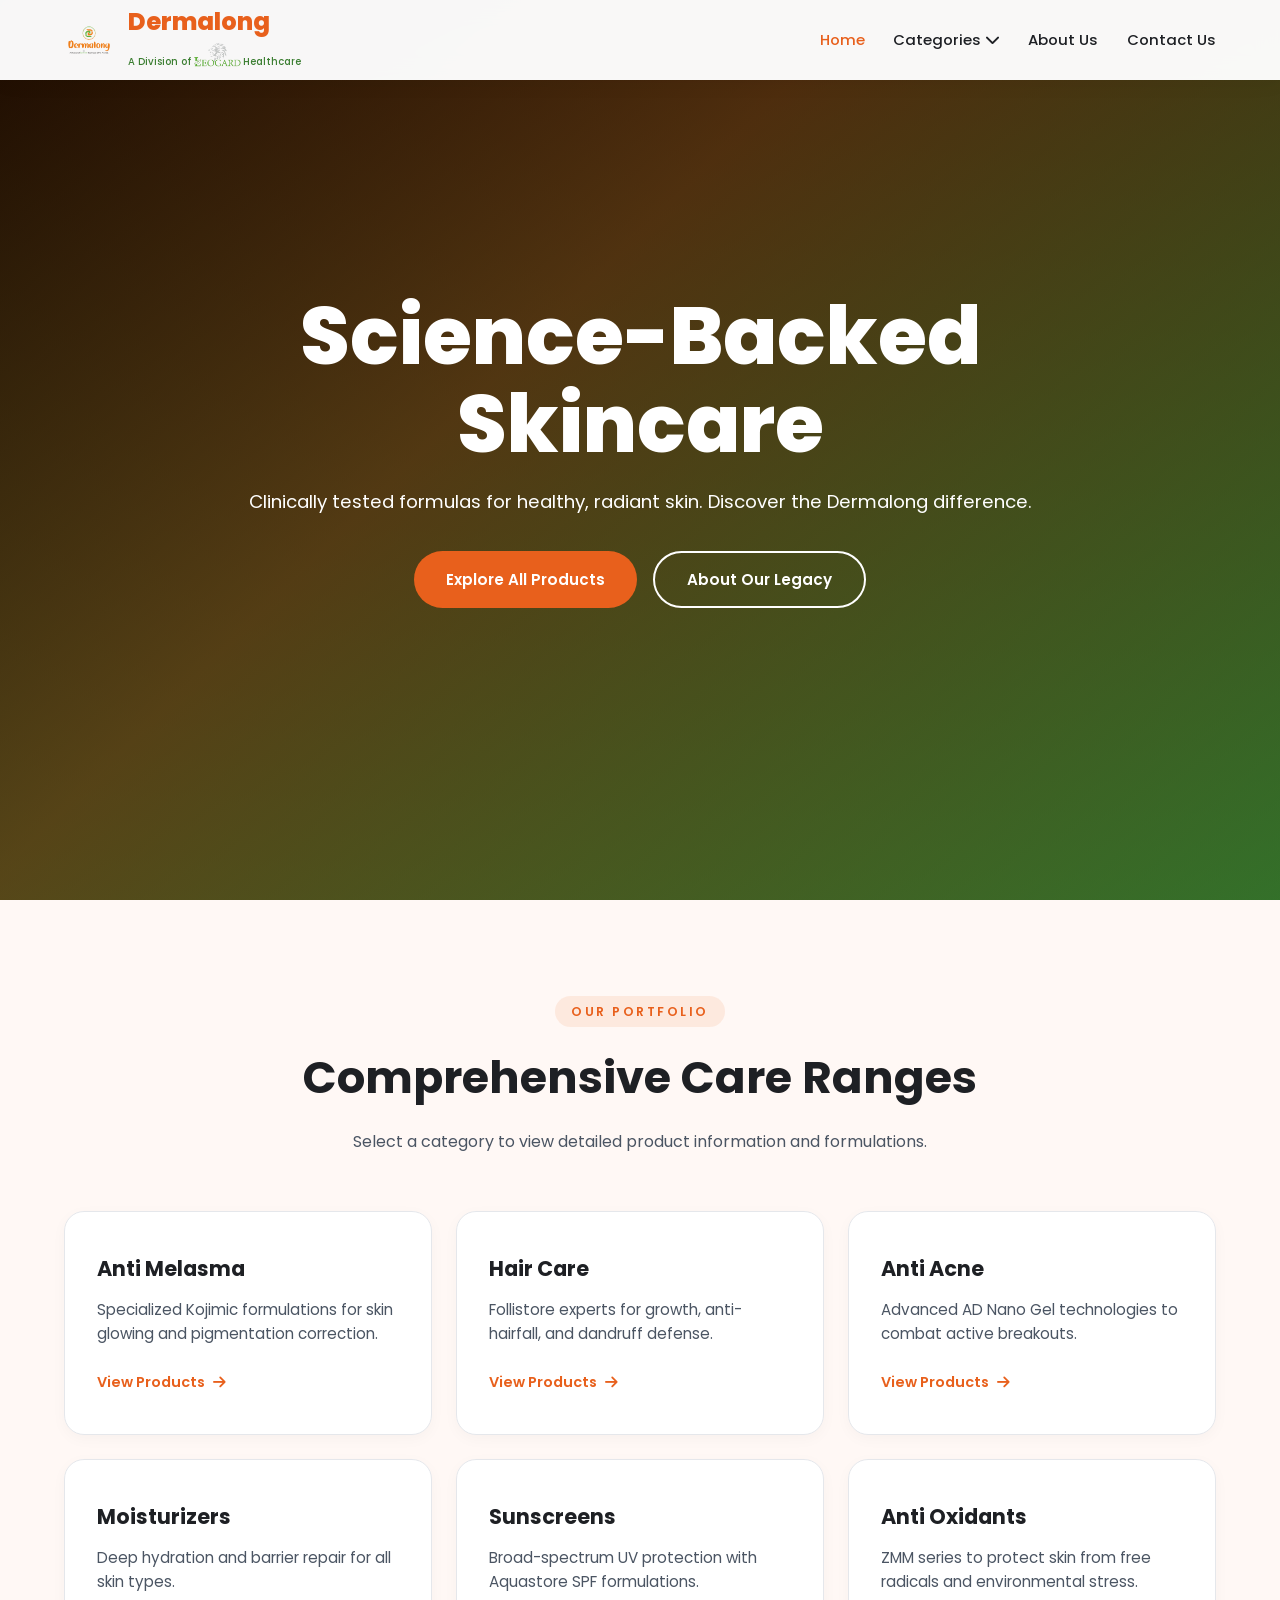
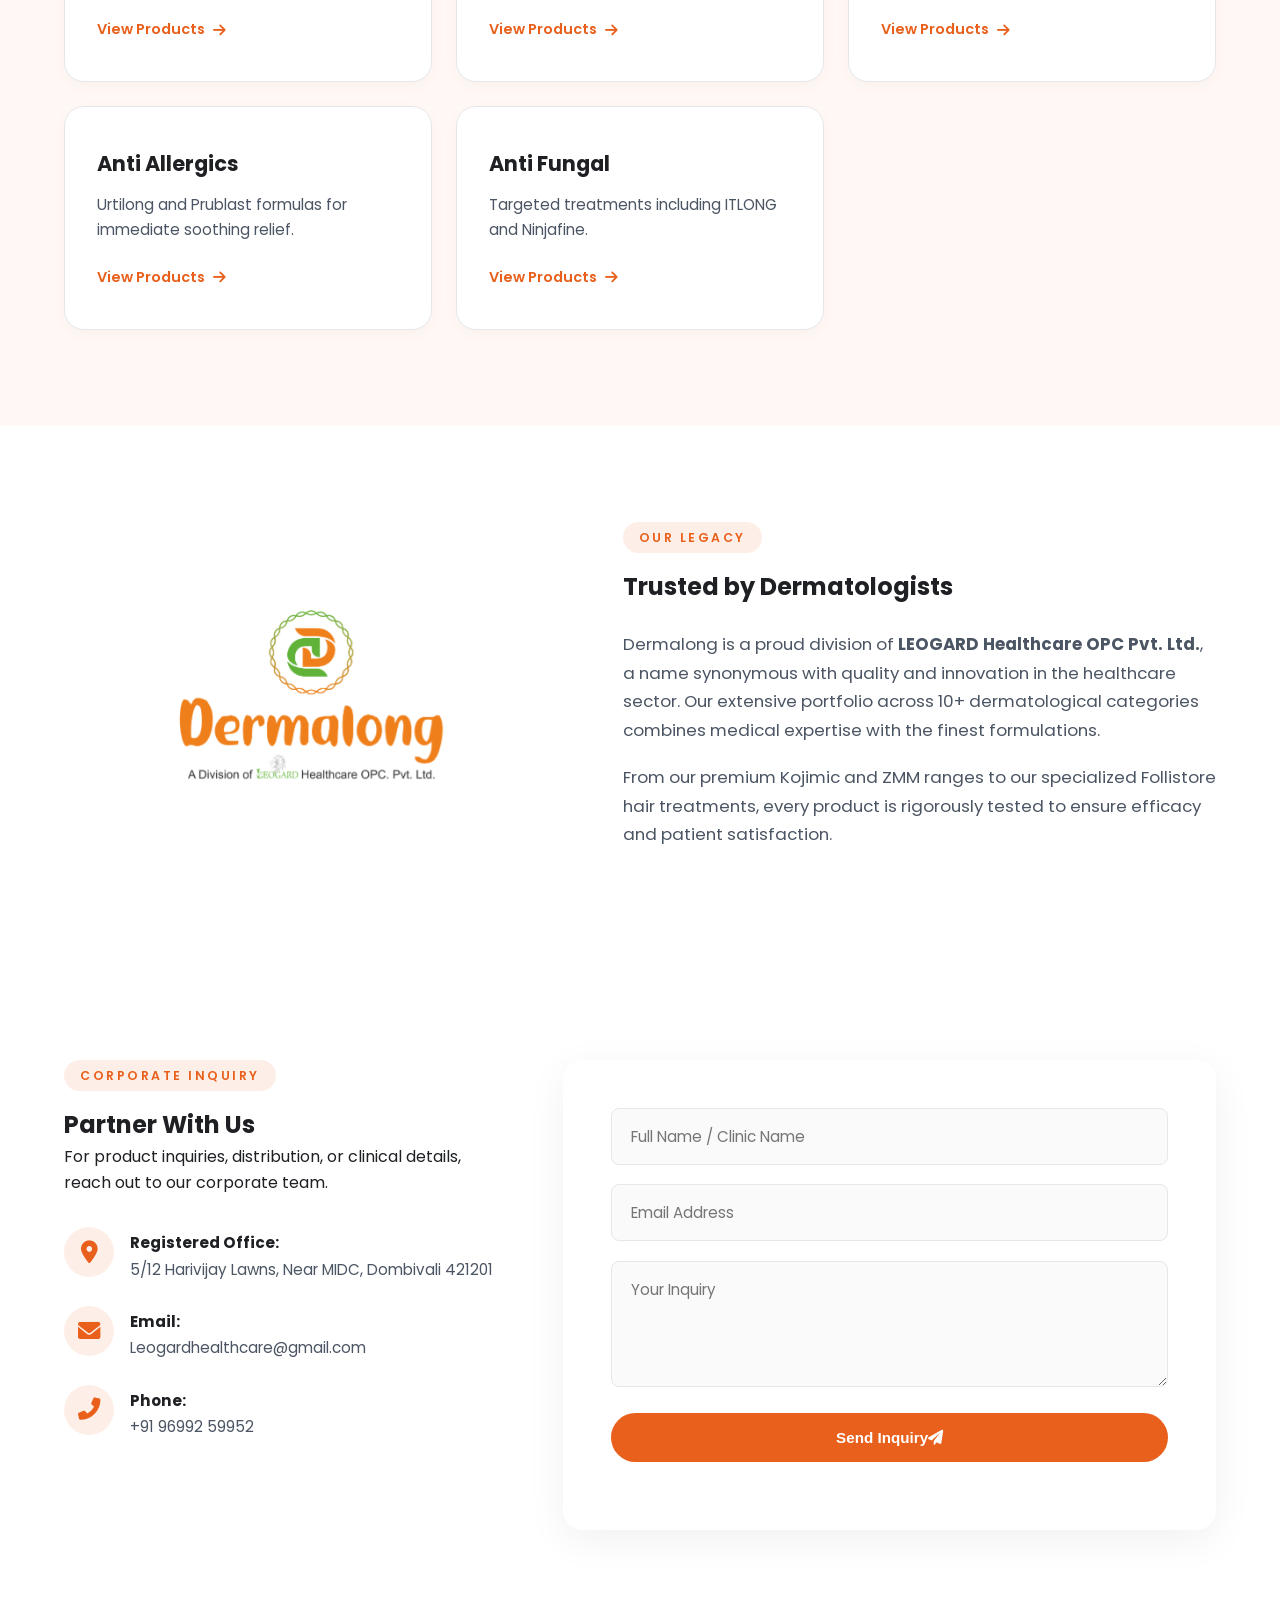
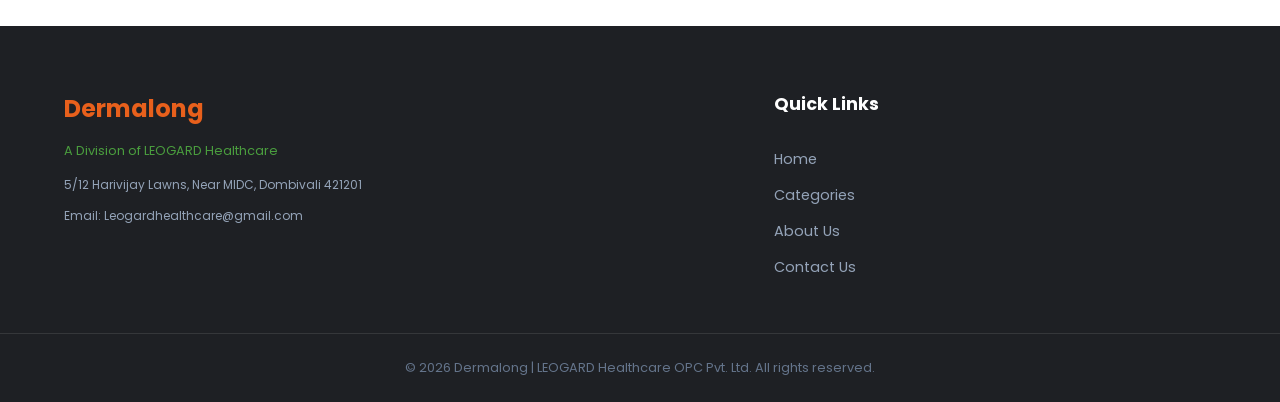
==== commit 96963389: "Updated logo" ====
--- a/index.html
+++ b/index.html
@@ -233,44 +233,7 @@
         <div class="container about-container">
           <div class="about-image reveal">
             <div class="about-logo-wrap">
-              <svg
-                width="260"
-                height="260"
-                viewBox="0 0 200 200"
-                xmlns="http://www.w3.org/2000/svg"
-              >
-                <circle
-                  cx="100"
-                  cy="100"
-                  r="95"
-                  fill="#ffffff"
-                  stroke="#3A7D30"
-                  stroke-width="5"
-                />
-                <text
-                  x="100"
-                  y="128"
-                  font-size="88"
-                  font-weight="800"
-                  text-anchor="middle"
-                  fill="#E8601C"
-                  font-family="Poppins, sans-serif"
-                >
-                  D
-                </text>
-                <text
-                  x="100"
-                  y="162"
-                  font-size="13"
-                  text-anchor="middle"
-                  fill="#3A7D30"
-                  font-family="Poppins, sans-serif"
-                  font-weight="600"
-                  letter-spacing="2"
-                >
-                  DERMALONG
-                </text>
-              </svg>
+              <img src="./assets/dermalong logo.png" />
             </div>
           </div>
           <div class="about-content reveal">
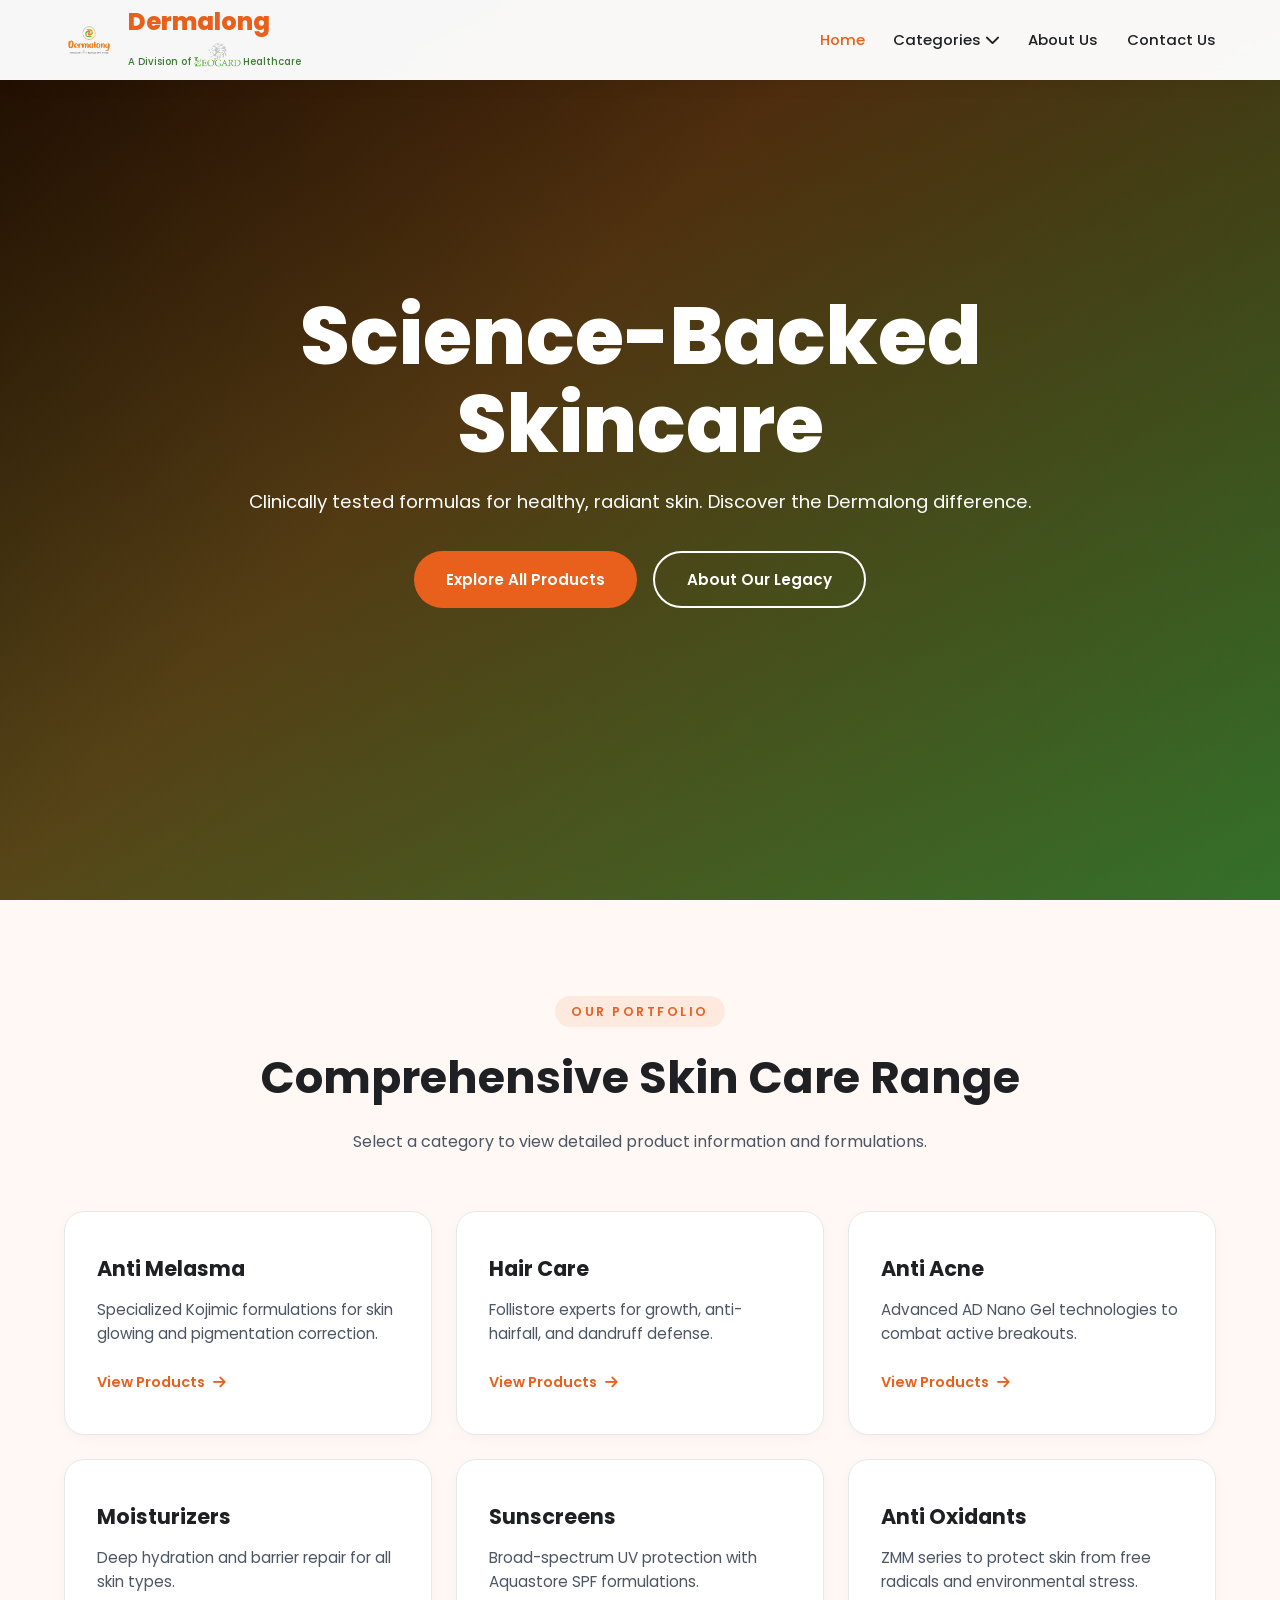
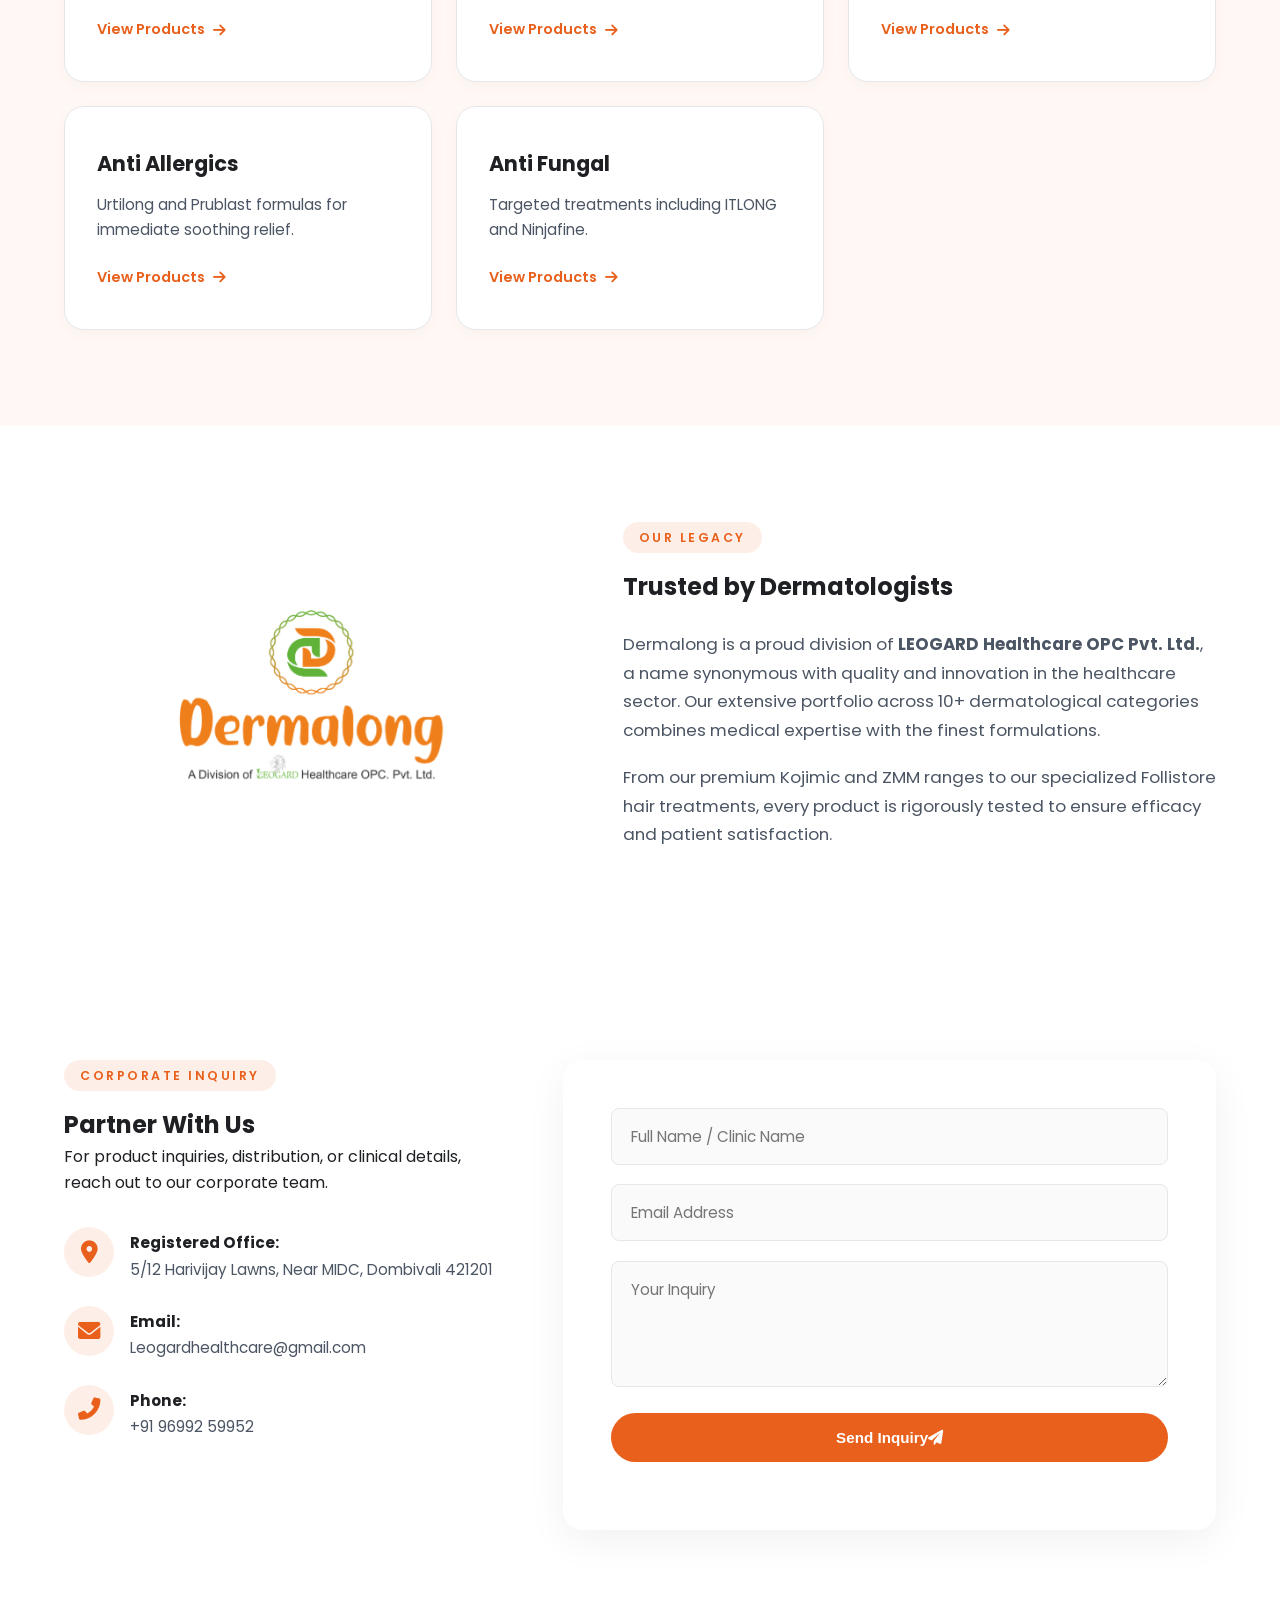
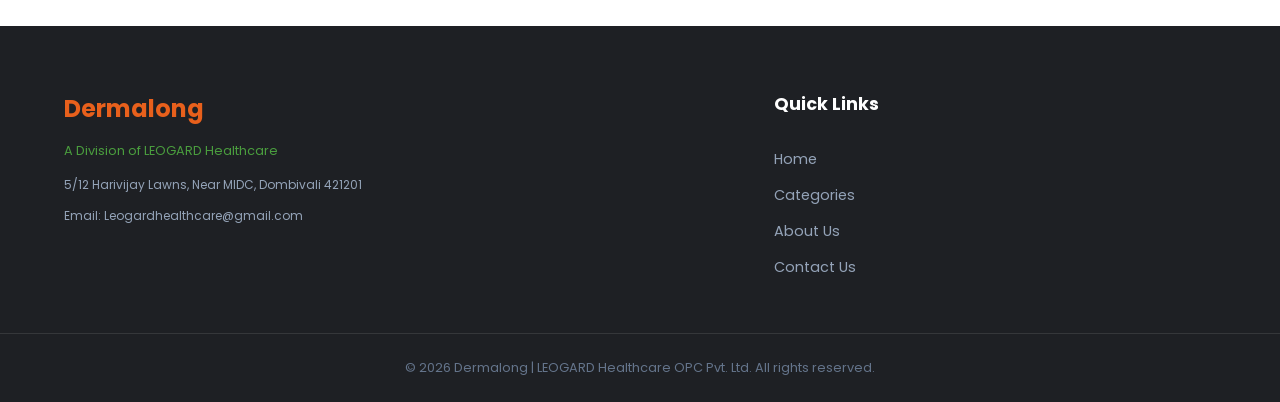
==== commit be4b45b1: "Some more changes" ====
--- a/index.html
+++ b/index.html
@@ -61,9 +61,13 @@
                 <li>
                   <a href="categories.html#anti-allergics">Anti Allergics</a>
                 </li>
-                <li><a href="categories.html#anti-fungal">Anti Fungal</a></li>
-                <li>
-                  <a href="categories.html#skin-lightening">Skin Lightening</a>
+                <li>
+                  <a href="categories.html#anti-fungal">Anti Fungal Range</a>
+                </li>
+                <li>
+                  <a href="categories.html#skin-lightening"
+                    >Skin Lightening Range</a
+                  >
                 </li>
                 <li><a href="categories.html#others">Others</a></li>
               </ul>
@@ -124,7 +128,7 @@
         <div class="container">
           <div class="section-header">
             <span class="section-tag">Our Portfolio</span>
-            <h2>Comprehensive Care Ranges</h2>
+            <h2>Comprehensive Skin Care Range</h2>
             <p>
               Select a category to view detailed product information and
               formulations.
--- a/style.css
+++ b/style.css
@@ -970,3 +970,7 @@
   display: flex;
   align-items: flex-end;
 }
+
+.margin-4 {
+  margin-top: 0.8rem;
+}
